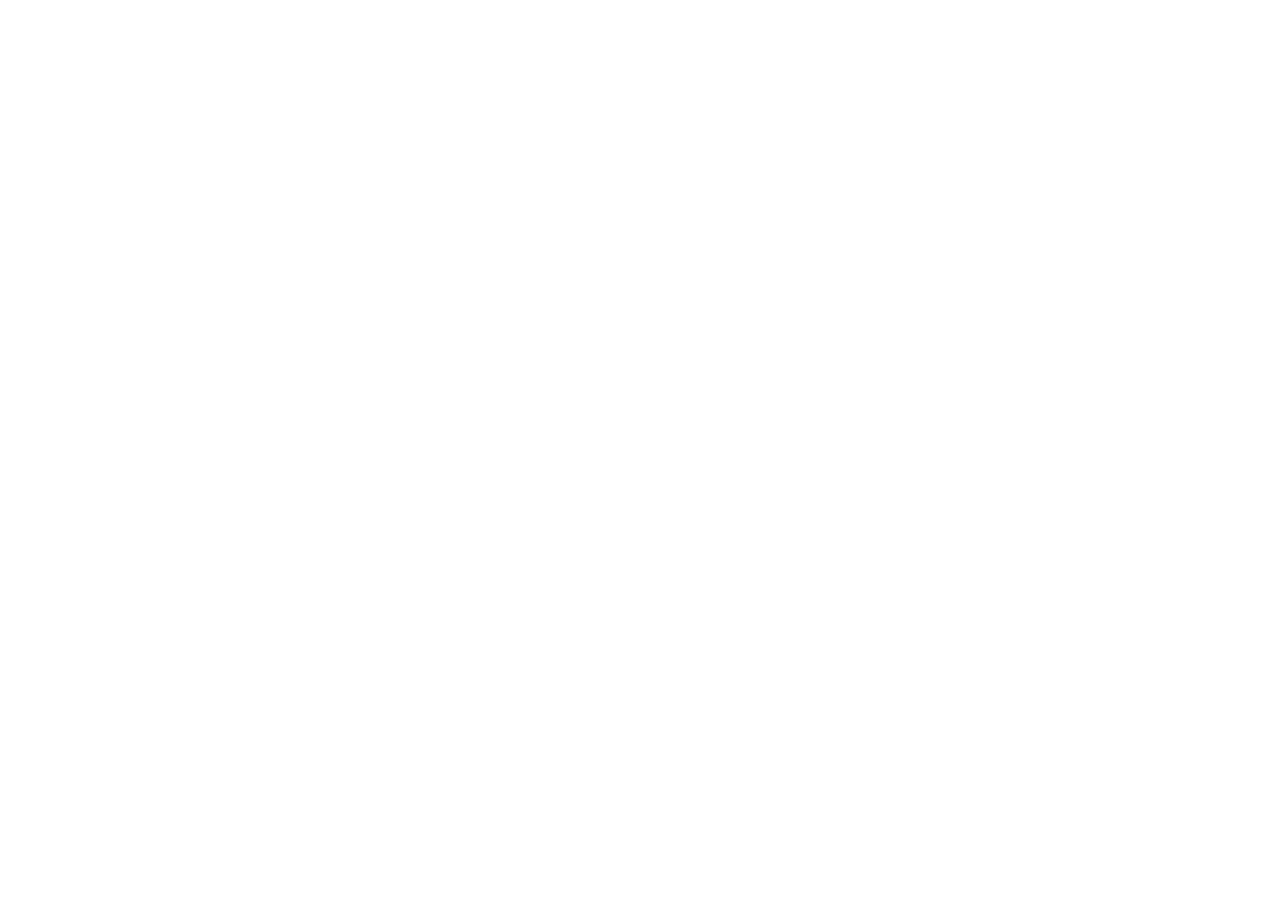
==== index.html @ edc48380 "init project" ====
<!DOCTYPE html>
<html lang="en">

<head>
    <meta charset="UTF-8">
    <meta http-equiv="X-UA-Compatible" content="IE=edge">
    <meta name="viewport" content="width=device-width, initial-scale=1.0">
    <title>Document</title>
</head>

<body>

</body>

</html>
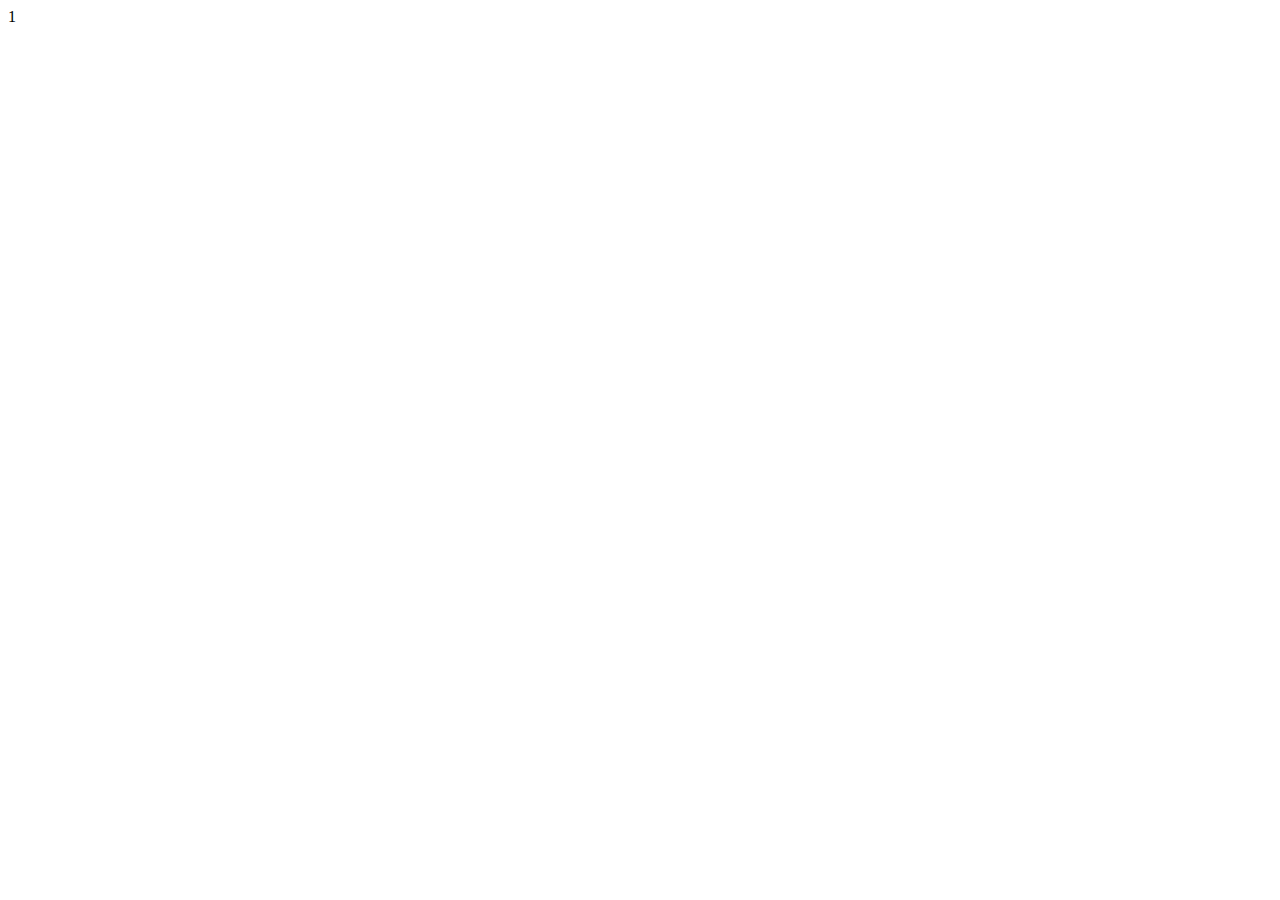
==== commit b16d6cfd: "完成了登录和注册功能的开发" ====
--- a/index.html
+++ b/index.html
@@ -9,7 +9,7 @@
 </head>
 
 <body>
-
+    1
 </body>
 
 </html>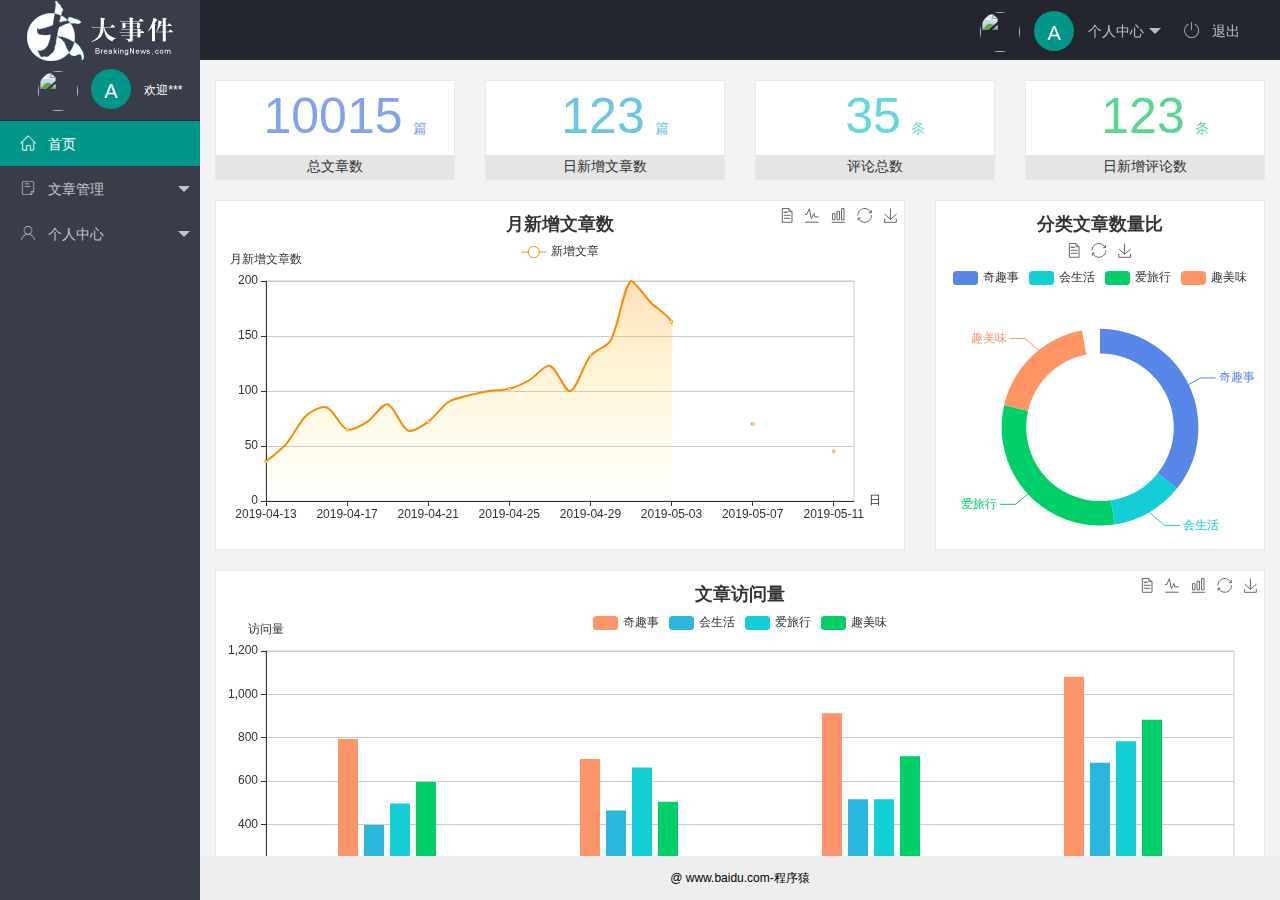
==== commit ad40c831: "完成了主页功能的开发" ====
--- a/index.html
+++ b/index.html
@@ -5,11 +5,111 @@
     <meta charset="UTF-8">
     <meta http-equiv="X-UA-Compatible" content="IE=edge">
     <meta name="viewport" content="width=device-width, initial-scale=1.0">
-    <title>Document</title>
+    <title>后台主页</title>
+    <!-- 导入layui的样式表 -->
+    <link rel="stylesheet" href="/assets/lib/layui/css/layui.css">
+    <!-- 导入自己的样式表 -->
+    <link rel="stylesheet" href="/assets/css/index.css">
+    <!-- 字体图标 -->
+    <link rel="stylesheet" href="./assets/fonts/iconfont.css">
 </head>
 
 <body>
-    1
+    <div class="layui-layout layui-layout-admin">
+        <div class="layui-header">
+            <div class="layui-logo layui-hide-xs layui-bg-black">
+                <img src="/assets/images/logo.png" alt="">
+            </div>
+            <!-- 头部区域（可配合layui 已有的水平导航） -->
+            <ul class="layui-nav layui-layout-right">
+                <li class="layui-nav-item layui-hide layui-show-md-inline-block">
+                    <a href="javascript:;">
+                        <img src="" class="layui-nav-img">
+                        <span class="text-avatar"> A</span>
+                        个人中心
+                    </a>
+                    <dl class="layui-nav-child">
+                        <dd><a href="">基本资料</a></dd>
+                        <dd><a href="">更换头像</a></dd>
+                        <dd><a href="">重置密码</a></dd>
+                    </dl>
+                </li>
+                <li class="layui-nav-item" lay-header-event="menuRight" lay-unselect>
+                    <a href="javascript:;" id="btnLogout">
+                        <span class="iconfont">&#xe865;</span> 退出
+                    </a>
+                </li>
+            </ul>
+        </div>
+
+        <div class="layui-side layui-bg-black">
+            <div class="layui-side-scroll">
+                <div class="userinfo">
+                    <img src="" class="layui-nav-img">
+                    <span class="text-avatar"> A</span>
+                    <span id="welcome"> 欢迎***</span>
+                </div>
+                <!-- 左侧导航区域（可配合layui已有的垂直导航） -->
+                <ul class="layui-nav layui-nav-tree" lay-shrink="all">
+                    <li class="layui-nav-item layui-this"><a href="/home/dashboard.html" target="fm">
+                            <span class="iconfont">&#xe6a9;</span>
+                            首页
+                        </a></li>
+                    <li class="layui-nav-item">
+                        <a class="" href="javascript:;" target="">
+                            <span class="iconfont">&#xe615;</span>
+                            文章管理
+                        </a>
+                        <dl class="layui-nav-child">
+                            <dd><a href="javascript:;">
+                                    <i class="layui-icon">&#xe610;</i>
+                                    文章类别</a></dd>
+                            <dd><a href="javascript:;">
+                                    <i class="layui-icon">&#xe610;</i>
+                                    文章列表</a></dd>
+                            <dd><a href="javascript:;">
+                                    <i class="layui-icon">&#xe610;</i>
+                                    发布文章</a></dd>
+                        </dl>
+                    </li>
+                    <li class="layui-nav-item">
+                        <a href="javascript:;">
+                            <span class="iconfont">&#xe614;</span>
+                            个人中心</a>
+                        <dl class="layui-nav-child">
+                            <dd><a href="javascript:;">
+                                    <i class="layui-icon">&#xe610;</i>
+                                    基本资料</a></dd>
+                            <dd><a href="javascript:;">
+                                    <i class="layui-icon">&#xe610;</i>
+                                    更换头像</a></dd>
+                            <dd><a href="javascript:;">
+                                    <i class="layui-icon">&#xe610;</i>
+                                    重置密码</a></dd>
+                        </dl>
+                    </li>
+
+                </ul>
+            </div>
+        </div>
+
+        <div class="layui-body">
+            <iframe name="fm" src="/home/dashboard.html" frameborder="0"></iframe>
+        </div>
+
+        <div class="layui-footer">
+            <!-- 底部固定区域 -->
+            @ www.baidu.com-程序猿
+        </div>
+    </div>
+    <!-- 导入layui的JS文件 -->
+    <script src="/assets/lib/layui/layui.all.js"></script>
+    <!-- 导入jQuery的JS文件 -->
+    <script src="/assets/lib/jquery.js"></script>
+    <!-- 导入自己封装的baseAPI的JS文件 -->
+    <script src="/assets/js/baseAPI.js"></script>
+    <!-- 导入自己的JS文件 -->
+    <script src="/assets/js/index.js"></script>
 </body>
 
 </html>--- a/assets/lib/layui/css/layui.css
+++ b/assets/lib/layui/css/layui.css
@@ -0,0 +1,2 @@
+/** layui-v2.5.5 MIT License By https://www.layui.com */
+ .layui-inline,img{display:inline-block;vertical-align:middle}h1,h2,h3,h4,h5,h6{font-weight:400}.layui-edge,.layui-header,.layui-inline,.layui-main{position:relative}.layui-body,.layui-edge,.layui-elip{overflow:hidden}.layui-btn,.layui-edge,.layui-inline,img{vertical-align:middle}.layui-btn,.layui-disabled,.layui-icon,.layui-unselect{-moz-user-select:none;-webkit-user-select:none;-ms-user-select:none}.layui-elip,.layui-form-checkbox span,.layui-form-pane .layui-form-label{text-overflow:ellipsis;white-space:nowrap}.layui-breadcrumb,.layui-tree-btnGroup{visibility:hidden}blockquote,body,button,dd,div,dl,dt,form,h1,h2,h3,h4,h5,h6,input,li,ol,p,pre,td,textarea,th,ul{margin:0;padding:0;-webkit-tap-highlight-color:rgba(0,0,0,0)}a:active,a:hover{outline:0}img{border:none}li{list-style:none}table{border-collapse:collapse;border-spacing:0}h4,h5,h6{font-size:100%}button,input,optgroup,option,select,textarea{font-family:inherit;font-size:inherit;font-style:inherit;font-weight:inherit;outline:0}pre{white-space:pre-wrap;white-space:-moz-pre-wrap;white-space:-pre-wrap;white-space:-o-pre-wrap;word-wrap:break-word}body{line-height:24px;font:14px Helvetica Neue,Helvetica,PingFang SC,Tahoma,Arial,sans-serif}hr{height:1px;margin:10px 0;border:0;clear:both}a{color:#333;text-decoration:none}a:hover{color:#777}a cite{font-style:normal;*cursor:pointer}.layui-border-box,.layui-border-box *{box-sizing:border-box}.layui-box,.layui-box *{box-sizing:content-box}.layui-clear{clear:both;*zoom:1}.layui-clear:after{content:'\20';clear:both;*zoom:1;display:block;height:0}.layui-inline{*display:inline;*zoom:1}.layui-edge{display:inline-block;width:0;height:0;border-width:6px;border-style:dashed;border-color:transparent}.layui-edge-top{top:-4px;border-bottom-color:#999;border-bottom-style:solid}.layui-edge-right{border-left-color:#999;border-left-style:solid}.layui-edge-bottom{top:2px;border-top-color:#999;border-top-style:solid}.layui-edge-left{border-right-color:#999;border-right-style:solid}.layui-disabled,.layui-disabled:hover{color:#d2d2d2!important;cursor:not-allowed!important}.layui-circle{border-radius:100%}.layui-show{display:block!important}.layui-hide{display:none!important}@font-face{font-family:layui-icon;src:url(../font/iconfont.eot?v=250);src:url(../font/iconfont.eot?v=250#iefix) format('embedded-opentype'),url(../font/iconfont.woff2?v=250) format('woff2'),url(../font/iconfont.woff?v=250) format('woff'),url(../font/iconfont.ttf?v=250) format('truetype'),url(../font/iconfont.svg?v=250#layui-icon) format('svg')}.layui-icon{font-family:layui-icon!important;font-size:16px;font-style:normal;-webkit-font-smoothing:antialiased;-moz-osx-font-smoothing:grayscale}.layui-icon-reply-fill:before{content:"\e611"}.layui-icon-set-fill:before{content:"\e614"}.layui-icon-menu-fill:before{content:"\e60f"}.layui-icon-search:before{content:"\e615"}.layui-icon-share:before{content:"\e641"}.layui-icon-set-sm:before{content:"\e620"}.layui-icon-engine:before{content:"\e628"}.layui-icon-close:before{content:"\1006"}.layui-icon-close-fill:before{content:"\1007"}.layui-icon-chart-screen:before{content:"\e629"}.layui-icon-star:before{content:"\e600"}.layui-icon-circle-dot:before{content:"\e617"}.layui-icon-chat:before{content:"\e606"}.layui-icon-release:before{content:"\e609"}.layui-icon-list:before{content:"\e60a"}.layui-icon-chart:before{content:"\e62c"}.layui-icon-ok-circle:before{content:"\1005"}.layui-icon-layim-theme:before{content:"\e61b"}.layui-icon-table:before{content:"\e62d"}.layui-icon-right:before{content:"\e602"}.layui-icon-left:before{content:"\e603"}.layui-icon-cart-simple:before{content:"\e698"}.layui-icon-face-cry:before{content:"\e69c"}.layui-icon-face-smile:before{content:"\e6af"}.layui-icon-survey:before{content:"\e6b2"}.layui-icon-tree:before{content:"\e62e"}.layui-icon-upload-circle:before{content:"\e62f"}.layui-icon-add-circle:before{content:"\e61f"}.layui-icon-download-circle:before{content:"\e601"}.layui-icon-templeate-1:before{content:"\e630"}.layui-icon-util:before{content:"\e631"}.layui-icon-face-surprised:before{content:"\e664"}.layui-icon-edit:before{content:"\e642"}.layui-icon-speaker:before{content:"\e645"}.layui-icon-down:before{content:"\e61a"}.layui-icon-file:before{content:"\e621"}.layui-icon-layouts:before{content:"\e632"}.layui-icon-rate-half:before{content:"\e6c9"}.layui-icon-add-circle-fine:before{content:"\e608"}.layui-icon-prev-circle:before{content:"\e633"}.layui-icon-read:before{content:"\e705"}.layui-icon-404:before{content:"\e61c"}.layui-icon-carousel:before{content:"\e634"}.layui-icon-help:before{content:"\e607"}.layui-icon-code-circle:before{content:"\e635"}.layui-icon-water:before{content:"\e636"}.layui-icon-username:before{content:"\e66f"}.layui-icon-find-fill:before{content:"\e670"}.layui-icon-about:before{content:"\e60b"}.layui-icon-location:before{content:"\e715"}.layui-icon-up:before{content:"\e619"}.layui-icon-pause:before{content:"\e651"}.layui-icon-date:before{content:"\e637"}.layui-icon-layim-uploadfile:before{content:"\e61d"}.layui-icon-delete:before{content:"\e640"}.layui-icon-play:before{content:"\e652"}.layui-icon-top:before{content:"\e604"}.layui-icon-friends:before{content:"\e612"}.layui-icon-refresh-3:before{content:"\e9aa"}.layui-icon-ok:before{content:"\e605"}.layui-icon-layer:before{content:"\e638"}.layui-icon-face-smile-fine:before{content:"\e60c"}.layui-icon-dollar:before{content:"\e659"}.layui-icon-group:before{content:"\e613"}.layui-icon-layim-download:before{content:"\e61e"}.layui-icon-picture-fine:before{content:"\e60d"}.layui-icon-link:before{content:"\e64c"}.layui-icon-diamond:before{content:"\e735"}.layui-icon-log:before{content:"\e60e"}.layui-icon-rate-solid:before{content:"\e67a"}.layui-icon-fonts-del:before{content:"\e64f"}.layui-icon-unlink:before{content:"\e64d"}.layui-icon-fonts-clear:before{content:"\e639"}.layui-icon-triangle-r:before{content:"\e623"}.layui-icon-circle:before{content:"\e63f"}.layui-icon-radio:before{content:"\e643"}.layui-icon-align-center:before{content:"\e647"}.layui-icon-align-right:before{content:"\e648"}.layui-icon-align-left:before{content:"\e649"}.layui-icon-loading-1:before{content:"\e63e"}.layui-icon-return:before{content:"\e65c"}.layui-icon-fonts-strong:before{content:"\e62b"}.layui-icon-upload:before{content:"\e67c"}.layui-icon-dialogue:before{content:"\e63a"}.layui-icon-video:before{content:"\e6ed"}.layui-icon-headset:before{content:"\e6fc"}.layui-icon-cellphone-fine:before{content:"\e63b"}.layui-icon-add-1:before{content:"\e654"}.layui-icon-face-smile-b:before{content:"\e650"}.layui-icon-fonts-html:before{content:"\e64b"}.layui-icon-form:before{content:"\e63c"}.layui-icon-cart:before{content:"\e657"}.layui-icon-camera-fill:before{content:"\e65d"}.layui-icon-tabs:before{content:"\e62a"}.layui-icon-fonts-code:before{content:"\e64e"}.layui-icon-fire:before{content:"\e756"}.layui-icon-set:before{content:"\e716"}.layui-icon-fonts-u:before{content:"\e646"}.layui-icon-triangle-d:before{content:"\e625"}.layui-icon-tips:before{content:"\e702"}.layui-icon-picture:before{content:"\e64a"}.layui-icon-more-vertical:before{content:"\e671"}.layui-icon-flag:before{content:"\e66c"}.layui-icon-loading:before{content:"\e63d"}.layui-icon-fonts-i:before{content:"\e644"}.layui-icon-refresh-1:before{content:"\e666"}.layui-icon-rmb:before{content:"\e65e"}.layui-icon-home:before{content:"\e68e"}.layui-icon-user:before{content:"\e770"}.layui-icon-notice:before{content:"\e667"}.layui-icon-login-weibo:before{content:"\e675"}.layui-icon-voice:before{content:"\e688"}.layui-icon-upload-drag:before{content:"\e681"}.layui-icon-login-qq:before{content:"\e676"}.layui-icon-snowflake:before{content:"\e6b1"}.layui-icon-file-b:before{content:"\e655"}.layui-icon-template:before{content:"\e663"}.layui-icon-auz:before{content:"\e672"}.layui-icon-console:before{content:"\e665"}.layui-icon-app:before{content:"\e653"}.layui-icon-prev:before{content:"\e65a"}.layui-icon-website:before{content:"\e7ae"}.layui-icon-next:before{content:"\e65b"}.layui-icon-component:before{content:"\e857"}.layui-icon-more:before{content:"\e65f"}.layui-icon-login-wechat:before{content:"\e677"}.layui-icon-shrink-right:before{content:"\e668"}.layui-icon-spread-left:before{content:"\e66b"}.layui-icon-camera:before{content:"\e660"}.layui-icon-note:before{content:"\e66e"}.layui-icon-refresh:before{content:"\e669"}.layui-icon-female:before{content:"\e661"}.layui-icon-male:before{content:"\e662"}.layui-icon-password:before{content:"\e673"}.layui-icon-senior:before{content:"\e674"}.layui-icon-theme:before{content:"\e66a"}.layui-icon-tread:before{content:"\e6c5"}.layui-icon-praise:before{content:"\e6c6"}.layui-icon-star-fill:before{content:"\e658"}.layui-icon-rate:before{content:"\e67b"}.layui-icon-template-1:before{content:"\e656"}.layui-icon-vercode:before{content:"\e679"}.layui-icon-cellphone:before{content:"\e678"}.layui-icon-screen-full:before{content:"\e622"}.layui-icon-screen-restore:before{content:"\e758"}.layui-icon-cols:before{content:"\e610"}.layui-icon-export:before{content:"\e67d"}.layui-icon-print:before{content:"\e66d"}.layui-icon-slider:before{content:"\e714"}.layui-icon-addition:before{content:"\e624"}.layui-icon-subtraction:before{content:"\e67e"}.layui-icon-service:before{content:"\e626"}.layui-icon-transfer:before{content:"\e691"}.layui-main{width:1140px;margin:0 auto}.layui-header{z-index:1000;height:60px}.layui-header a:hover{transition:all .5s;-webkit-transition:all .5s}.layui-side{position:fixed;left:0;top:0;bottom:0;z-index:999;width:200px;overflow-x:hidden}.layui-side-scroll{position:relative;width:220px;height:100%;overflow-x:hidden}.layui-body{position:absolute;left:200px;right:0;top:0;bottom:0;z-index:998;width:auto;overflow-y:auto;box-sizing:border-box}.layui-layout-body{overflow:hidden}.layui-layout-admin .layui-header{background-color:#23262E}.layui-layout-admin .layui-side{top:60px;width:200px;overflow-x:hidden}.layui-layout-admin .layui-body{position:fixed;top:60px;bottom:44px}.layui-layout-admin .layui-main{width:auto;margin:0 15px}.layui-layout-admin .layui-footer{position:fixed;left:200px;right:0;bottom:0;height:44px;line-height:44px;padding:0 15px;background-color:#eee}.layui-layout-admin .layui-logo{position:absolute;left:0;top:0;width:200px;height:100%;line-height:60px;text-align:center;color:#009688;font-size:16px}.layui-layout-admin .layui-header .layui-nav{background:0 0}.layui-layout-left{position:absolute!important;left:200px;top:0}.layui-layout-right{position:absolute!important;right:0;top:0}.layui-container{position:relative;margin:0 auto;padding:0 15px;box-sizing:border-box}.layui-fluid{position:relative;margin:0 auto;padding:0 15px}.layui-row:after,.layui-row:before{content:'';display:block;clear:both}.layui-col-lg1,.layui-col-lg10,.layui-col-lg11,.layui-col-lg12,.layui-col-lg2,.layui-col-lg3,.layui-col-lg4,.layui-col-lg5,.layui-col-lg6,.layui-col-lg7,.layui-col-lg8,.layui-col-lg9,.layui-col-md1,.layui-col-md10,.layui-col-md11,.layui-col-md12,.layui-col-md2,.layui-col-md3,.layui-col-md4,.layui-col-md5,.layui-col-md6,.layui-col-md7,.layui-col-md8,.layui-col-md9,.layui-col-sm1,.layui-col-sm10,.layui-col-sm11,.layui-col-sm12,.layui-col-sm2,.layui-col-sm3,.layui-col-sm4,.layui-col-sm5,.layui-col-sm6,.layui-col-sm7,.layui-col-sm8,.layui-col-sm9,.layui-col-xs1,.layui-col-xs10,.layui-col-xs11,.layui-col-xs12,.layui-col-xs2,.layui-col-xs3,.layui-col-xs4,.layui-col-xs5,.layui-col-xs6,.layui-col-xs7,.layui-col-xs8,.layui-col-xs9{position:relative;display:block;box-sizing:border-box}.layui-col-xs1,.layui-col-xs10,.layui-col-xs11,.layui-col-xs12,.layui-col-xs2,.layui-col-xs3,.layui-col-xs4,.layui-col-xs5,.layui-col-xs6,.layui-col-xs7,.layui-col-xs8,.layui-col-xs9{float:left}.layui-col-xs1{width:8.33333333%}.layui-col-xs2{width:16.66666667%}.layui-col-xs3{width:25%}.layui-col-xs4{width:33.33333333%}.layui-col-xs5{width:41.66666667%}.layui-col-xs6{width:50%}.layui-col-xs7{width:58.33333333%}.layui-col-xs8{width:66.66666667%}.layui-col-xs9{width:75%}.layui-col-xs10{width:83.33333333%}.layui-col-xs11{width:91.66666667%}.layui-col-xs12{width:100%}.layui-col-xs-offset1{margin-left:8.33333333%}.layui-col-xs-offset2{margin-left:16.66666667%}.layui-col-xs-offset3{margin-left:25%}.layui-col-xs-offset4{margin-left:33.33333333%}.layui-col-xs-offset5{margin-left:41.66666667%}.layui-col-xs-offset6{margin-left:50%}.layui-col-xs-offset7{margin-left:58.33333333%}.layui-col-xs-offset8{margin-left:66.66666667%}.layui-col-xs-offset9{margin-left:75%}.layui-col-xs-offset10{margin-left:83.33333333%}.layui-col-xs-offset11{margin-left:91.66666667%}.layui-col-xs-offset12{margin-left:100%}@media screen and (max-width:768px){.layui-hide-xs{display:none!important}.layui-show-xs-block{display:block!important}.layui-show-xs-inline{display:inline!important}.layui-show-xs-inline-block{display:inline-block!important}}@media screen and (min-width:768px){.layui-container{width:750px}.layui-hide-sm{display:none!important}.layui-show-sm-block{display:block!important}.layui-show-sm-inline{display:inline!important}.layui-show-sm-inline-block{display:inline-block!important}.layui-col-sm1,.layui-col-sm10,.layui-col-sm11,.layui-col-sm12,.layui-col-sm2,.layui-col-sm3,.layui-col-sm4,.layui-col-sm5,.layui-col-sm6,.layui-col-sm7,.layui-col-sm8,.layui-col-sm9{float:left}.layui-col-sm1{width:8.33333333%}.layui-col-sm2{width:16.66666667%}.layui-col-sm3{width:25%}.layui-col-sm4{width:33.33333333%}.layui-col-sm5{width:41.66666667%}.layui-col-sm6{width:50%}.layui-col-sm7{width:58.33333333%}.layui-col-sm8{width:66.66666667%}.layui-col-sm9{width:75%}.layui-col-sm10{width:83.33333333%}.layui-col-sm11{width:91.66666667%}.layui-col-sm12{width:100%}.layui-col-sm-offset1{margin-left:8.33333333%}.layui-col-sm-offset2{margin-left:16.66666667%}.layui-col-sm-offset3{margin-left:25%}.layui-col-sm-offset4{margin-left:33.33333333%}.layui-col-sm-offset5{margin-left:41.66666667%}.layui-col-sm-offset6{margin-left:50%}.layui-col-sm-offset7{margin-left:58.33333333%}.layui-col-sm-offset8{margin-left:66.66666667%}.layui-col-sm-offset9{margin-left:75%}.layui-col-sm-offset10{margin-left:83.33333333%}.layui-col-sm-offset11{margin-left:91.66666667%}.layui-col-sm-offset12{margin-left:100%}}@media screen and (min-width:992px){.layui-container{width:970px}.layui-hide-md{display:none!important}.layui-show-md-block{display:block!important}.layui-show-md-inline{display:inline!important}.layui-show-md-inline-block{display:inline-block!important}.layui-col-md1,.layui-col-md10,.layui-col-md11,.layui-col-md12,.layui-col-md2,.layui-col-md3,.layui-col-md4,.layui-col-md5,.layui-col-md6,.layui-col-md7,.layui-col-md8,.layui-col-md9{float:left}.layui-col-md1{width:8.33333333%}.layui-col-md2{width:16.66666667%}.layui-col-md3{width:25%}.layui-col-md4{width:33.33333333%}.layui-col-md5{width:41.66666667%}.layui-col-md6{width:50%}.layui-col-md7{width:58.33333333%}.layui-col-md8{width:66.66666667%}.layui-col-md9{width:75%}.layui-col-md10{width:83.33333333%}.layui-col-md11{width:91.66666667%}.layui-col-md12{width:100%}.layui-col-md-offset1{margin-left:8.33333333%}.layui-col-md-offset2{margin-left:16.66666667%}.layui-col-md-offset3{margin-left:25%}.layui-col-md-offset4{margin-left:33.33333333%}.layui-col-md-offset5{margin-left:41.66666667%}.layui-col-md-offset6{margin-left:50%}.layui-col-md-offset7{margin-left:58.33333333%}.layui-col-md-offset8{margin-left:66.66666667%}.layui-col-md-offset9{margin-left:75%}.layui-col-md-offset10{margin-left:83.33333333%}.layui-col-md-offset11{margin-left:91.66666667%}.layui-col-md-offset12{margin-left:100%}}@media screen and (min-width:1200px){.layui-container{width:1170px}.layui-hide-lg{display:none!important}.layui-show-lg-block{display:block!important}.layui-show-lg-inline{display:inline!important}.layui-show-lg-inline-block{display:inline-block!important}.layui-col-lg1,.layui-col-lg10,.layui-col-lg11,.layui-col-lg12,.layui-col-lg2,.layui-col-lg3,.layui-col-lg4,.layui-col-lg5,.layui-col-lg6,.layui-col-lg7,.layui-col-lg8,.layui-col-lg9{float:left}.layui-col-lg1{width:8.33333333%}.layui-col-lg2{width:16.66666667%}.layui-col-lg3{width:25%}.layui-col-lg4{width:33.33333333%}.layui-col-lg5{width:41.66666667%}.layui-col-lg6{width:50%}.layui-col-lg7{width:58.33333333%}.layui-col-lg8{width:66.66666667%}.layui-col-lg9{width:75%}.layui-col-lg10{width:83.33333333%}.layui-col-lg11{width:91.66666667%}.layui-col-lg12{width:100%}.layui-col-lg-offset1{margin-left:8.33333333%}.layui-col-lg-offset2{margin-left:16.66666667%}.layui-col-lg-offset3{margin-left:25%}.layui-col-lg-offset4{margin-left:33.33333333%}.layui-col-lg-offset5{margin-left:41.66666667%}.layui-col-lg-offset6{margin-left:50%}.layui-col-lg-offset7{margin-left:58.33333333%}.layui-col-lg-offset8{margin-left:66.66666667%}.layui-col-lg-offset9{margin-left:75%}.layui-col-lg-offset10{margin-left:83.33333333%}.layui-col-lg-offset11{margin-left:91.66666667%}.layui-col-lg-offset12{margin-left:100%}}.layui-col-space1{margin:-.5px}.layui-col-space1>*{padding:.5px}.layui-col-space3{margin:-1.5px}.layui-col-space3>*{padding:1.5px}.layui-col-space5{margin:-2.5px}.layui-col-space5>*{padding:2.5px}.layui-col-space8{margin:-3.5px}.layui-col-space8>*{padding:3.5px}.layui-col-space10{margin:-5px}.layui-col-space10>*{padding:5px}.layui-col-space12{margin:-6px}.layui-col-space12>*{padding:6px}.layui-col-space15{margin:-7.5px}.layui-col-space15>*{padding:7.5px}.layui-col-space18{margin:-9px}.layui-col-space18>*{padding:9px}.layui-col-space20{margin:-10px}.layui-col-space20>*{padding:10px}.layui-col-space22{margin:-11px}.layui-col-space22>*{padding:11px}.layui-col-space25{margin:-12.5px}.layui-col-space25>*{padding:12.5px}.layui-col-space30{margin:-15px}.layui-col-space30>*{padding:15px}.layui-btn,.layui-input,.layui-select,.layui-textarea,.layui-upload-button{outline:0;-webkit-appearance:none;transition:all .3s;-webkit-transition:all .3s;box-sizing:border-box}.layui-elem-quote{margin-bottom:10px;padding:15px;line-height:22px;border-left:5px solid #009688;border-radius:0 2px 2px 0;background-color:#f2f2f2}.layui-quote-nm{border-style:solid;border-width:1px 1px 1px 5px;background:0 0}.layui-elem-field{margin-bottom:10px;padding:0;border-width:1px;border-style:solid}.layui-elem-field legend{margin-left:20px;padding:0 10px;font-size:20px;font-weight:300}.layui-field-title{margin:10px 0 20px;border-width:1px 0 0}.layui-field-box{padding:10px 15px}.layui-field-title .layui-field-box{padding:10px 0}.layui-progress{position:relative;height:6px;border-radius:20px;background-color:#e2e2e2}.layui-progress-bar{position:absolute;left:0;top:0;width:0;max-width:100%;height:6px;border-radius:20px;text-align:right;background-color:#5FB878;transition:all .3s;-webkit-transition:all .3s}.layui-progress-big,.layui-progress-big .layui-progress-bar{height:18px;line-height:18px}.layui-progress-text{position:relative;top:-20px;line-height:18px;font-size:12px;color:#666}.layui-progress-big .layui-progress-text{position:static;padding:0 10px;color:#fff}.layui-collapse{border-width:1px;border-style:solid;border-radius:2px}.layui-colla-content,.layui-colla-item{border-top-width:1px;border-top-style:solid}.layui-colla-item:first-child{border-top:none}.layui-colla-title{position:relative;height:42px;line-height:42px;padding:0 15px 0 35px;color:#333;background-color:#f2f2f2;cursor:pointer;font-size:14px;overflow:hidden}.layui-colla-content{display:none;padding:10px 15px;line-height:22px;color:#666}.layui-colla-icon{position:absolute;left:15px;top:0;font-size:14px}.layui-card{margin-bottom:15px;border-radius:2px;background-color:#fff;box-shadow:0 1px 2px 0 rgba(0,0,0,.05)}.layui-card:last-child{margin-bottom:0}.layui-card-header{position:relative;height:42px;line-height:42px;padding:0 15px;border-bottom:1px solid #f6f6f6;color:#333;border-radius:2px 2px 0 0;font-size:14px}.layui-bg-black,.layui-bg-blue,.layui-bg-cyan,.layui-bg-green,.layui-bg-orange,.layui-bg-red{color:#fff!important}.layui-card-body{position:relative;padding:10px 15px;line-height:24px}.layui-card-body[pad15]{padding:15px}.layui-card-body[pad20]{padding:20px}.layui-card-body .layui-table{margin:5px 0}.layui-card .layui-tab{margin:0}.layui-panel-window{position:relative;padding:15px;border-radius:0;border-top:5px solid #E6E6E6;background-color:#fff}.layui-auxiliar-moving{position:fixed;left:0;right:0;top:0;bottom:0;width:100%;height:100%;background:0 0;z-index:9999999999}.layui-form-label,.layui-form-mid,.layui-form-select,.layui-input-block,.layui-input-inline,.layui-textarea{position:relative}.layui-bg-red{background-color:#FF5722!important}.layui-bg-orange{background-color:#FFB800!important}.layui-bg-green{background-color:#009688!important}.layui-bg-cyan{background-color:#2F4056!important}.layui-bg-blue{background-color:#1E9FFF!important}.layui-bg-black{background-color:#393D49!important}.layui-bg-gray{background-color:#eee!important;color:#666!important}.layui-badge-rim,.layui-colla-content,.layui-colla-item,.layui-collapse,.layui-elem-field,.layui-form-pane .layui-form-item[pane],.layui-form-pane .layui-form-label,.layui-input,.layui-layedit,.layui-layedit-tool,.layui-quote-nm,.layui-select,.layui-tab-bar,.layui-tab-card,.layui-tab-title,.layui-tab-title .layui-this:after,.layui-textarea{border-color:#e6e6e6}.layui-timeline-item:before,hr{background-color:#e6e6e6}.layui-text{line-height:22px;font-size:14px;color:#666}.layui-text h1,.layui-text h2,.layui-text h3{font-weight:500;color:#333}.layui-text h1{font-size:30px}.layui-text h2{font-size:24px}.layui-text h3{font-size:18px}.layui-text a:not(.layui-btn){color:#01AAED}.layui-text a:not(.layui-btn):hover{text-decoration:underline}.layui-text ul{padding:5px 0 5px 15px}.layui-text ul li{margin-top:5px;list-style-type:disc}.layui-text em,.layui-word-aux{color:#999!important;padding:0 5px!important}.layui-btn{display:inline-block;height:38px;line-height:38px;padding:0 18px;background-color:#009688;color:#fff;white-space:nowrap;text-align:center;font-size:14px;border:none;border-radius:2px;cursor:pointer}.layui-btn:hover{opacity:.8;filter:alpha(opacity=80);color:#fff}.layui-btn:active{opacity:1;filter:alpha(opacity=100)}.layui-btn+.layui-btn{margin-left:10px}.layui-btn-container{font-size:0}.layui-btn-container .layui-btn{margin-right:10px;margin-bottom:10px}.layui-btn-container .layui-btn+.layui-btn{margin-left:0}.layui-table .layui-btn-container .layui-btn{margin-bottom:9px}.layui-btn-radius{border-radius:100px}.layui-btn .layui-icon{margin-right:3px;font-size:18px;vertical-align:bottom;vertical-align:middle\9}.layui-btn-primary{border:1px solid #C9C9C9;background-color:#fff;color:#555}.layui-btn-primary:hover{border-color:#009688;color:#333}.layui-btn-normal{background-color:#1E9FFF}.layui-btn-warm{background-color:#FFB800}.layui-btn-danger{background-color:#FF5722}.layui-btn-checked{background-color:#5FB878}.layui-btn-disabled,.layui-btn-disabled:active,.layui-btn-disabled:hover{border:1px solid #e6e6e6;background-color:#FBFBFB;color:#C9C9C9;cursor:not-allowed;opacity:1}.layui-btn-lg{height:44px;line-height:44px;padding:0 25px;font-size:16px}.layui-btn-sm{height:30px;line-height:30px;padding:0 10px;font-size:12px}.layui-btn-sm i{font-size:16px!important}.layui-btn-xs{height:22px;line-height:22px;padding:0 5px;font-size:12px}.layui-btn-xs i{font-size:14px!important}.layui-btn-group{display:inline-block;vertical-align:middle;font-size:0}.layui-btn-group .layui-btn{margin-left:0!important;margin-right:0!important;border-left:1px solid rgba(255,255,255,.5);border-radius:0}.layui-btn-group .layui-btn-primary{border-left:none}.layui-btn-group .layui-btn-primary:hover{border-color:#C9C9C9;color:#009688}.layui-btn-group .layui-btn:first-child{border-left:none;border-radius:2px 0 0 2px}.layui-btn-group .layui-btn-primary:first-child{border-left:1px solid #c9c9c9}.layui-btn-group .layui-btn:last-child{border-radius:0 2px 2px 0}.layui-btn-group .layui-btn+.layui-btn{margin-left:0}.layui-btn-group+.layui-btn-group{margin-left:10px}.layui-btn-fluid{width:100%}.layui-input,.layui-select,.layui-textarea{height:38px;line-height:1.3;line-height:38px\9;border-width:1px;border-style:solid;background-color:#fff;border-radius:2px}.layui-input::-webkit-input-placeholder,.layui-select::-webkit-input-placeholder,.layui-textarea::-webkit-input-placeholder{line-height:1.3}.layui-input,.layui-textarea{display:block;width:100%;padding-left:10px}.layui-input:hover,.layui-textarea:hover{border-color:#D2D2D2!important}.layui-input:focus,.layui-textarea:focus{border-color:#C9C9C9!important}.layui-textarea{min-height:100px;height:auto;line-height:20px;padding:6px 10px;resize:vertical}.layui-select{padding:0 10px}.layui-form input[type=checkbox],.layui-form input[type=radio],.layui-form select{display:none}.layui-form [lay-ignore]{display:initial}.layui-form-item{margin-bottom:15px;clear:both;*zoom:1}.layui-form-item:after{content:'\20';clear:both;*zoom:1;display:block;height:0}.layui-form-label{float:left;display:block;padding:9px 15px;width:80px;font-weight:400;line-height:20px;text-align:right}.layui-form-label-col{display:block;float:none;padding:9px 0;line-height:20px;text-align:left}.layui-form-item .layui-inline{margin-bottom:5px;margin-right:10px}.layui-input-block{margin-left:110px;min-height:36px}.layui-input-inline{display:inline-block;vertical-align:middle}.layui-form-item .layui-input-inline{float:left;width:190px;margin-right:10px}.layui-form-text .layui-input-inline{width:auto}.layui-form-mid{float:left;display:block;padding:9px 0!important;line-height:20px;margin-right:10px}.layui-form-danger+.layui-form-select .layui-input,.layui-form-danger:focus{border-color:#FF5722!important}.layui-form-select .layui-input{padding-right:30px;cursor:pointer}.layui-form-select .layui-edge{position:absolute;right:10px;top:50%;margin-top:-3px;cursor:pointer;border-width:6px;border-top-color:#c2c2c2;border-top-style:solid;transition:all .3s;-webkit-transition:all .3s}.layui-form-select dl{display:none;position:absolute;left:0;top:42px;padding:5px 0;z-index:899;min-width:100%;border:1px solid #d2d2d2;max-height:300px;overflow-y:auto;background-color:#fff;border-radius:2px;box-shadow:0 2px 4px rgba(0,0,0,.12);box-sizing:border-box}.layui-form-select dl dd,.layui-form-select dl dt{padding:0 10px;line-height:36px;white-space:nowrap;overflow:hidden;text-overflow:ellipsis}.layui-form-select dl dt{font-size:12px;color:#999}.layui-form-select dl dd{cursor:pointer}.layui-form-select dl dd:hover{background-color:#f2f2f2;-webkit-transition:.5s all;transition:.5s all}.layui-form-select .layui-select-group dd{padding-left:20px}.layui-form-select dl dd.layui-select-tips{padding-left:10px!important;color:#999}.layui-form-select dl dd.layui-this{background-color:#5FB878;color:#fff}.layui-form-checkbox,.layui-form-select dl dd.layui-disabled{background-color:#fff}.layui-form-selected dl{display:block}.layui-form-checkbox,.layui-form-checkbox *,.layui-form-switch{display:inline-block;vertical-align:middle}.layui-form-selected .layui-edge{margin-top:-9px;-webkit-transform:rotate(180deg);transform:rotate(180deg);margin-top:-3px\9}:root .layui-form-selected .layui-edge{margin-top:-9px\0/IE9}.layui-form-selectup dl{top:auto;bottom:42px}.layui-select-none{margin:5px 0;text-align:center;color:#999}.layui-select-disabled .layui-disabled{border-color:#eee!important}.layui-select-disabled .layui-edge{border-top-color:#d2d2d2}.layui-form-checkbox{position:relative;height:30px;line-height:30px;margin-right:10px;padding-right:30px;cursor:pointer;font-size:0;-webkit-transition:.1s linear;transition:.1s linear;box-sizing:border-box}.layui-form-checkbox span{padding:0 10px;height:100%;font-size:14px;border-radius:2px 0 0 2px;background-color:#d2d2d2;color:#fff;overflow:hidden}.layui-form-checkbox:hover span{background-color:#c2c2c2}.layui-form-checkbox i{position:absolute;right:0;top:0;width:30px;height:28px;border:1px solid #d2d2d2;border-left:none;border-radius:0 2px 2px 0;color:#fff;font-size:20px;text-align:center}.layui-form-checkbox:hover i{border-color:#c2c2c2;color:#c2c2c2}.layui-form-checked,.layui-form-checked:hover{border-color:#5FB878}.layui-form-checked span,.layui-form-checked:hover span{background-color:#5FB878}.layui-form-checked i,.layui-form-checked:hover i{color:#5FB878}.layui-form-item .layui-form-checkbox{margin-top:4px}.layui-form-checkbox[lay-skin=primary]{height:auto!important;line-height:normal!important;min-width:18px;min-height:18px;border:none!important;margin-right:0;padding-left:28px;padding-right:0;background:0 0}.layui-form-checkbox[lay-skin=primary] span{padding-left:0;padding-right:15px;line-height:18px;background:0 0;color:#666}.layui-form-checkbox[lay-skin=primary] i{right:auto;left:0;width:16px;height:16px;line-height:16px;border:1px solid #d2d2d2;font-size:12px;border-radius:2px;background-color:#fff;-webkit-transition:.1s linear;transition:.1s linear}.layui-form-checkbox[lay-skin=primary]:hover i{border-color:#5FB878;color:#fff}.layui-form-checked[lay-skin=primary] i{border-color:#5FB878!important;background-color:#5FB878;color:#fff}.layui-checkbox-disbaled[lay-skin=primary] span{background:0 0!important;color:#c2c2c2}.layui-checkbox-disbaled[lay-skin=primary]:hover i{border-color:#d2d2d2}.layui-form-item .layui-form-checkbox[lay-skin=primary]{margin-top:10px}.layui-form-switch{position:relative;height:22px;line-height:22px;min-width:35px;padding:0 5px;margin-top:8px;border:1px solid #d2d2d2;border-radius:20px;cursor:pointer;background-color:#fff;-webkit-transition:.1s linear;transition:.1s linear}.layui-form-switch i{position:absolute;left:5px;top:3px;width:16px;height:16px;border-radius:20px;background-color:#d2d2d2;-webkit-transition:.1s linear;transition:.1s linear}.layui-form-switch em{position:relative;top:0;width:25px;margin-left:21px;padding:0!important;text-align:center!important;color:#999!important;font-style:normal!important;font-size:12px}.layui-form-onswitch{border-color:#5FB878;background-color:#5FB878}.layui-checkbox-disbaled,.layui-checkbox-disbaled i{border-color:#e2e2e2!important}.layui-form-onswitch i{left:100%;margin-left:-21px;background-color:#fff}.layui-form-onswitch em{margin-left:5px;margin-right:21px;color:#fff!important}.layui-checkbox-disbaled span{background-color:#e2e2e2!important}.layui-checkbox-disbaled:hover i{color:#fff!important}[lay-radio]{display:none}.layui-form-radio,.layui-form-radio *{display:inline-block;vertical-align:middle}.layui-form-radio{line-height:28px;margin:6px 10px 0 0;padding-right:10px;cursor:pointer;font-size:0}.layui-form-radio *{font-size:14px}.layui-form-radio>i{margin-right:8px;font-size:22px;color:#c2c2c2}.layui-form-radio>i:hover,.layui-form-radioed>i{color:#5FB878}.layui-radio-disbaled>i{color:#e2e2e2!important}.layui-form-pane .layui-form-label{width:110px;padding:8px 15px;height:38px;line-height:20px;border-width:1px;border-style:solid;border-radius:2px 0 0 2px;text-align:center;background-color:#FBFBFB;overflow:hidden;box-sizing:border-box}.layui-form-pane .layui-input-inline{margin-left:-1px}.layui-form-pane .layui-input-block{margin-left:110px;left:-1px}.layui-form-pane .layui-input{border-radius:0 2px 2px 0}.layui-form-pane .layui-form-text .layui-form-label{float:none;width:100%;border-radius:2px;box-sizing:border-box;text-align:left}.layui-form-pane .layui-form-text .layui-input-inline{display:block;margin:0;top:-1px;clear:both}.layui-form-pane .layui-form-text .layui-input-block{margin:0;left:0;top:-1px}.layui-form-pane .layui-form-text .layui-textarea{min-height:100px;border-radius:0 0 2px 2px}.layui-form-pane .layui-form-checkbox{margin:4px 0 4px 10px}.layui-form-pane .layui-form-radio,.layui-form-pane .layui-form-switch{margin-top:6px;margin-left:10px}.layui-form-pane .layui-form-item[pane]{position:relative;border-width:1px;border-style:solid}.layui-form-pane .layui-form-item[pane] .layui-form-label{position:absolute;left:0;top:0;height:100%;border-width:0 1px 0 0}.layui-form-pane .layui-form-item[pane] .layui-input-inline{margin-left:110px}@media screen and (max-width:450px){.layui-form-item .layui-form-label{text-overflow:ellipsis;overflow:hidden;white-space:nowrap}.layui-form-item .layui-inline{display:block;margin-right:0;margin-bottom:20px;clear:both}.layui-form-item .layui-inline:after{content:'\20';clear:both;display:block;height:0}.layui-form-item .layui-input-inline{display:block;float:none;left:-3px;width:auto;margin:0 0 10px 112px}.layui-form-item .layui-input-inline+.layui-form-mid{margin-left:110px;top:-5px;padding:0}.layui-form-item .layui-form-checkbox{margin-right:5px;margin-bottom:5px}}.layui-layedit{border-width:1px;border-style:solid;border-radius:2px}.layui-layedit-tool{padding:3px 5px;border-bottom-width:1px;border-bottom-style:solid;font-size:0}.layedit-tool-fixed{position:fixed;top:0;border-top:1px solid #e2e2e2}.layui-layedit-tool .layedit-tool-mid,.layui-layedit-tool .layui-icon{display:inline-block;vertical-align:middle;text-align:center;font-size:14px}.layui-layedit-tool .layui-icon{position:relative;width:32px;height:30px;line-height:30px;margin:3px 5px;color:#777;cursor:pointer;border-radius:2px}.layui-layedit-tool .layui-icon:hover{color:#393D49}.layui-layedit-tool .layui-icon:active{color:#000}.layui-layedit-tool .layedit-tool-active{background-color:#e2e2e2;color:#000}.layui-layedit-tool .layui-disabled,.layui-layedit-tool .layui-disabled:hover{color:#d2d2d2;cursor:not-allowed}.layui-layedit-tool .layedit-tool-mid{width:1px;height:18px;margin:0 10px;background-color:#d2d2d2}.layedit-tool-html{width:50px!important;font-size:30px!important}.layedit-tool-b,.layedit-tool-code,.layedit-tool-help{font-size:16px!important}.layedit-tool-d,.layedit-tool-face,.layedit-tool-image,.layedit-tool-unlink{font-size:18px!important}.layedit-tool-image input{position:absolute;font-size:0;left:0;top:0;width:100%;height:100%;opacity:.01;filter:Alpha(opacity=1);cursor:pointer}.layui-layedit-iframe iframe{display:block;width:100%}#LAY_layedit_code{overflow:hidden}.layui-laypage{display:inline-block;*display:inline;*zoom:1;vertical-align:middle;margin:10px 0;font-size:0}.layui-laypage>a:first-child,.layui-laypage>a:first-child em{border-radius:2px 0 0 2px}.layui-laypage>a:last-child,.layui-laypage>a:last-child em{border-radius:0 2px 2px 0}.layui-laypage>:first-child{margin-left:0!important}.layui-laypage>:last-child{margin-right:0!important}.layui-laypage a,.layui-laypage button,.layui-laypage input,.layui-laypage select,.layui-laypage span{border:1px solid #e2e2e2}.layui-laypage a,.layui-laypage span{display:inline-block;*display:inline;*zoom:1;vertical-align:middle;padding:0 15px;height:28px;line-height:28px;margin:0 -1px 5px 0;background-color:#fff;color:#333;font-size:12px}.layui-flow-more a *,.layui-laypage input,.layui-table-view select[lay-ignore]{display:inline-block}.layui-laypage a:hover{color:#009688}.layui-laypage em{font-style:normal}.layui-laypage .layui-laypage-spr{color:#999;font-weight:700}.layui-laypage a{text-decoration:none}.layui-laypage .layui-laypage-curr{position:relative}.layui-laypage .layui-laypage-curr em{position:relative;color:#fff}.layui-laypage .layui-laypage-curr .layui-laypage-em{position:absolute;left:-1px;top:-1px;padding:1px;width:100%;height:100%;background-color:#009688}.layui-laypage-em{border-radius:2px}.layui-laypage-next em,.layui-laypage-prev em{font-family:Sim sun;font-size:16px}.layui-laypage .layui-laypage-count,.layui-laypage .layui-laypage-limits,.layui-laypage .layui-laypage-refresh,.layui-laypage .layui-laypage-skip{margin-left:10px;margin-right:10px;padding:0;border:none}.layui-laypage .layui-laypage-limits,.layui-laypage .layui-laypage-refresh{vertical-align:top}.layui-laypage .layui-laypage-refresh i{font-size:18px;cursor:pointer}.layui-laypage select{height:22px;padding:3px;border-radius:2px;cursor:pointer}.layui-laypage .layui-laypage-skip{height:30px;line-height:30px;color:#999}.layui-laypage button,.layui-laypage input{height:30px;line-height:30px;border-radius:2px;vertical-align:top;background-color:#fff;box-sizing:border-box}.layui-laypage input{width:40px;margin:0 10px;padding:0 3px;text-align:center}.layui-laypage input:focus,.layui-laypage select:focus{border-color:#009688!important}.layui-laypage button{margin-left:10px;padding:0 10px;cursor:pointer}.layui-table,.layui-table-view{margin:10px 0}.layui-flow-more{margin:10px 0;text-align:center;color:#999;font-size:14px}.layui-flow-more a{height:32px;line-height:32px}.layui-flow-more a *{vertical-align:top}.layui-flow-more a cite{padding:0 20px;border-radius:3px;background-color:#eee;color:#333;font-style:normal}.layui-flow-more a cite:hover{opacity:.8}.layui-flow-more a i{font-size:30px;color:#737383}.layui-table{width:100%;background-color:#fff;color:#666}.layui-table tr{transition:all .3s;-webkit-transition:all .3s}.layui-table th{text-align:left;font-weight:400}.layui-table tbody tr:hover,.layui-table thead tr,.layui-table-click,.layui-table-header,.layui-table-hover,.layui-table-mend,.layui-table-patch,.layui-table-tool,.layui-table-total,.layui-table-total tr,.layui-table[lay-even] tr:nth-child(even){background-color:#f2f2f2}.layui-table td,.layui-table th,.layui-table-col-set,.layui-table-fixed-r,.layui-table-grid-down,.layui-table-header,.layui-table-page,.layui-table-tips-main,.layui-table-tool,.layui-table-total,.layui-table-view,.layui-table[lay-skin=line],.layui-table[lay-skin=row]{border-width:1px;border-style:solid;border-color:#e6e6e6}.layui-table td,.layui-table th{position:relative;padding:9px 15px;min-height:20px;line-height:20px;font-size:14px}.layui-table[lay-skin=line] td,.layui-table[lay-skin=line] th{border-width:0 0 1px}.layui-table[lay-skin=row] td,.layui-table[lay-skin=row] th{border-width:0 1px 0 0}.layui-table[lay-skin=nob] td,.layui-table[lay-skin=nob] th{border:none}.layui-table img{max-width:100px}.layui-table[lay-size=lg] td,.layui-table[lay-size=lg] th{padding:15px 30px}.layui-table-view .layui-table[lay-size=lg] .layui-table-cell{height:40px;line-height:40px}.layui-table[lay-size=sm] td,.layui-table[lay-size=sm] th{font-size:12px;padding:5px 10px}.layui-table-view .layui-table[lay-size=sm] .layui-table-cell{height:20px;line-height:20px}.layui-table[lay-data]{display:none}.layui-table-box{position:relative;overflow:hidden}.layui-table-view .layui-table{position:relative;width:auto;margin:0}.layui-table-view .layui-table[lay-skin=line]{border-width:0 1px 0 0}.layui-table-view .layui-table[lay-skin=row]{border-width:0 0 1px}.layui-table-view .layui-table td,.layui-table-view .layui-table th{padding:5px 0;border-top:none;border-left:none}.layui-table-view .layui-table th.layui-unselect .layui-table-cell span{cursor:pointer}.layui-table-view .layui-table td{cursor:default}.layui-table-view .layui-table td[data-edit=text]{cursor:text}.layui-table-view .layui-form-checkbox[lay-skin=primary] i{width:18px;height:18px}.layui-table-view .layui-form-radio{line-height:0;padding:0}.layui-table-view .layui-form-radio>i{margin:0;font-size:20px}.layui-table-init{position:absolute;left:0;top:0;width:100%;height:100%;text-align:center;z-index:110}.layui-table-init .layui-icon{position:absolute;left:50%;top:50%;margin:-15px 0 0 -15px;font-size:30px;color:#c2c2c2}.layui-table-header{border-width:0 0 1px;overflow:hidden}.layui-table-header .layui-table{margin-bottom:-1px}.layui-table-tool .layui-inline[lay-event]{position:relative;width:26px;height:26px;padding:5px;line-height:16px;margin-right:10px;text-align:center;color:#333;border:1px solid #ccc;cursor:pointer;-webkit-transition:.5s all;transition:.5s all}.layui-table-tool .layui-inline[lay-event]:hover{border:1px solid #999}.layui-table-tool-temp{padding-right:120px}.layui-table-tool-self{position:absolute;right:17px;top:10px}.layui-table-tool .layui-table-tool-self .layui-inline[lay-event]{margin:0 0 0 10px}.layui-table-tool-panel{position:absolute;top:29px;left:-1px;padding:5px 0;min-width:150px;min-height:40px;border:1px solid #d2d2d2;text-align:left;overflow-y:auto;background-color:#fff;box-shadow:0 2px 4px rgba(0,0,0,.12)}.layui-table-cell,.layui-table-tool-panel li{overflow:hidden;text-overflow:ellipsis;white-space:nowrap}.layui-table-tool-panel li{padding:0 10px;line-height:30px;-webkit-transition:.5s all;transition:.5s all}.layui-table-tool-panel li .layui-form-checkbox[lay-skin=primary]{width:100%;padding-left:28px}.layui-table-tool-panel li:hover{background-color:#f2f2f2}.layui-table-tool-panel li .layui-form-checkbox[lay-skin=primary] i{position:absolute;left:0;top:0}.layui-table-tool-panel li .layui-form-checkbox[lay-skin=primary] span{padding:0}.layui-table-tool .layui-table-tool-self .layui-table-tool-panel{left:auto;right:-1px}.layui-table-col-set{position:absolute;right:0;top:0;width:20px;height:100%;border-width:0 0 0 1px;background-color:#fff}.layui-table-sort{width:10px;height:20px;margin-left:5px;cursor:pointer!important}.layui-table-sort .layui-edge{position:absolute;left:5px;border-width:5px}.layui-table-sort .layui-table-sort-asc{top:3px;border-top:none;border-bottom-style:solid;border-bottom-color:#b2b2b2}.layui-table-sort .layui-table-sort-asc:hover{border-bottom-color:#666}.layui-table-sort .layui-table-sort-desc{bottom:5px;border-bottom:none;border-top-style:solid;border-top-color:#b2b2b2}.layui-table-sort .layui-table-sort-desc:hover{border-top-color:#666}.layui-table-sort[lay-sort=asc] .layui-table-sort-asc{border-bottom-color:#000}.layui-table-sort[lay-sort=desc] .layui-table-sort-desc{border-top-color:#000}.layui-table-cell{height:28px;line-height:28px;padding:0 15px;position:relative;box-sizing:border-box}.layui-table-cell .layui-form-checkbox[lay-skin=primary]{top:-1px;padding:0}.layui-table-cell .layui-table-link{color:#01AAED}.laytable-cell-checkbox,.laytable-cell-numbers,.laytable-cell-radio,.laytable-cell-space{padding:0;text-align:center}.layui-table-body{position:relative;overflow:auto;margin-right:-1px;margin-bottom:-1px}.layui-table-body .layui-none{line-height:26px;padding:15px;text-align:center;color:#999}.layui-table-fixed{position:absolute;left:0;top:0;z-index:101}.layui-table-fixed .layui-table-body{overflow:hidden}.layui-table-fixed-l{box-shadow:0 -1px 8px rgba(0,0,0,.08)}.layui-table-fixed-r{left:auto;right:-1px;border-width:0 0 0 1px;box-shadow:-1px 0 8px rgba(0,0,0,.08)}.layui-table-fixed-r .layui-table-header{position:relative;overflow:visible}.layui-table-mend{position:absolute;right:-49px;top:0;height:100%;width:50px}.layui-table-tool{position:relative;z-index:890;width:100%;min-height:50px;line-height:30px;padding:10px 15px;border-width:0 0 1px}.layui-table-tool .layui-btn-container{margin-bottom:-10px}.layui-table-page,.layui-table-total{border-width:1px 0 0;margin-bottom:-1px;overflow:hidden}.layui-table-page{position:relative;width:100%;padding:7px 7px 0;height:41px;font-size:12px;white-space:nowrap}.layui-table-page>div{height:26px}.layui-table-page .layui-laypage{margin:0}.layui-table-page .layui-laypage a,.layui-table-page .layui-laypage span{height:26px;line-height:26px;margin-bottom:10px;border:none;background:0 0}.layui-table-page .layui-laypage a,.layui-table-page .layui-laypage span.layui-laypage-curr{padding:0 12px}.layui-table-page .layui-laypage span{margin-left:0;padding:0}.layui-table-page .layui-laypage .layui-laypage-prev{margin-left:-7px!important}.layui-table-page .layui-laypage .layui-laypage-curr .layui-laypage-em{left:0;top:0;padding:0}.layui-table-page .layui-laypage button,.layui-table-page .layui-laypage input{height:26px;line-height:26px}.layui-table-page .layui-laypage input{width:40px}.layui-table-page .layui-laypage button{padding:0 10px}.layui-table-page select{height:18px}.layui-table-patch .layui-table-cell{padding:0;width:30px}.layui-table-edit{position:absolute;left:0;top:0;width:100%;height:100%;padding:0 14px 1px;border-radius:0;box-shadow:1px 1px 20px rgba(0,0,0,.15)}.layui-table-edit:focus{border-color:#5FB878!important}select.layui-table-edit{padding:0 0 0 10px;border-color:#C9C9C9}.layui-table-view .layui-form-checkbox,.layui-table-view .layui-form-radio,.layui-table-view .layui-form-switch{top:0;margin:0;box-sizing:content-box}.layui-table-view .layui-form-checkbox{top:-1px;height:26px;line-height:26px}.layui-table-view .layui-form-checkbox i{height:26px}.layui-table-grid .layui-table-cell{overflow:visible}.layui-table-grid-down{position:absolute;top:0;right:0;width:26px;height:100%;padding:5px 0;border-width:0 0 0 1px;text-align:center;background-color:#fff;color:#999;cursor:pointer}.layui-table-grid-down .layui-icon{position:absolute;top:50%;left:50%;margin:-8px 0 0 -8px}.layui-table-grid-down:hover{background-color:#fbfbfb}body .layui-table-tips .layui-layer-content{background:0 0;padding:0;box-shadow:0 1px 6px rgba(0,0,0,.12)}.layui-table-tips-main{margin:-44px 0 0 -1px;max-height:150px;padding:8px 15px;font-size:14px;overflow-y:scroll;background-color:#fff;color:#666}.layui-table-tips-c{position:absolute;right:-3px;top:-13px;width:20px;height:20px;padding:3px;cursor:pointer;background-color:#666;border-radius:50%;color:#fff}.layui-table-tips-c:hover{background-color:#777}.layui-table-tips-c:before{position:relative;right:-2px}.layui-upload-file{display:none!important;opacity:.01;filter:Alpha(opacity=1)}.layui-upload-drag,.layui-upload-form,.layui-upload-wrap{display:inline-block}.layui-upload-list{margin:10px 0}.layui-upload-choose{padding:0 10px;color:#999}.layui-upload-drag{position:relative;padding:30px;border:1px dashed #e2e2e2;background-color:#fff;text-align:center;cursor:pointer;color:#999}.layui-upload-drag .layui-icon{font-size:50px;color:#009688}.layui-upload-drag[lay-over]{border-color:#009688}.layui-upload-iframe{position:absolute;width:0;height:0;border:0;visibility:hidden}.layui-upload-wrap{position:relative;vertical-align:middle}.layui-upload-wrap .layui-upload-file{display:block!important;position:absolute;left:0;top:0;z-index:10;font-size:100px;width:100%;height:100%;opacity:.01;filter:Alpha(opacity=1);cursor:pointer}.layui-transfer-active,.layui-transfer-box{display:inline-block;vertical-align:middle}.layui-transfer-box,.layui-transfer-header,.layui-transfer-search{border-width:0;border-style:solid;border-color:#e6e6e6}.layui-transfer-box{position:relative;border-width:1px;width:200px;height:360px;border-radius:2px;background-color:#fff}.layui-transfer-box .layui-form-checkbox{width:100%;margin:0!important}.layui-transfer-header{height:38px;line-height:38px;padding:0 10px;border-bottom-width:1px}.layui-transfer-search{position:relative;padding:10px;border-bottom-width:1px}.layui-transfer-search .layui-input{height:32px;padding-left:30px;font-size:12px}.layui-transfer-search .layui-icon-search{position:absolute;left:20px;top:50%;margin-top:-8px;color:#666}.layui-transfer-active{margin:0 15px}.layui-transfer-active .layui-btn{display:block;margin:0;padding:0 15px;background-color:#5FB878;border-color:#5FB878;color:#fff}.layui-transfer-active .layui-btn-disabled{background-color:#FBFBFB;border-color:#e6e6e6;color:#C9C9C9}.layui-transfer-active .layui-btn:first-child{margin-bottom:15px}.layui-transfer-active .layui-btn .layui-icon{margin:0;font-size:14px!important}.layui-transfer-data{padding:5px 0;overflow:auto}.layui-transfer-data li{height:32px;line-height:32px;padding:0 10px}.layui-transfer-data li:hover{background-color:#f2f2f2;transition:.5s all}.layui-transfer-data .layui-none{padding:15px 10px;text-align:center;color:#999}.layui-nav{position:relative;padding:0 20px;background-color:#393D49;color:#fff;border-radius:2px;font-size:0;box-sizing:border-box}.layui-nav *{font-size:14px}.layui-nav .layui-nav-item{position:relative;display:inline-block;*display:inline;*zoom:1;vertical-align:middle;line-height:60px}.layui-nav .layui-nav-item a{display:block;padding:0 20px;color:#fff;color:rgba(255,255,255,.7);transition:all .3s;-webkit-transition:all .3s}.layui-nav .layui-this:after,.layui-nav-bar,.layui-nav-tree .layui-nav-itemed:after{position:absolute;left:0;top:0;width:0;height:5px;background-color:#5FB878;transition:all .2s;-webkit-transition:all .2s}.layui-nav-bar{z-index:1000}.layui-nav .layui-nav-item a:hover,.layui-nav .layui-this a{color:#fff}.layui-nav .layui-this:after{content:'';top:auto;bottom:0;width:100%}.layui-nav-img{width:30px;height:30px;margin-right:10px;border-radius:50%}.layui-nav .layui-nav-more{content:'';width:0;height:0;border-style:solid dashed dashed;border-color:#fff transparent transparent;overflow:hidden;cursor:pointer;transition:all .2s;-webkit-transition:all .2s;position:absolute;top:50%;right:3px;margin-top:-3px;border-width:6px;border-top-color:rgba(255,255,255,.7)}.layui-nav .layui-nav-mored,.layui-nav-itemed>a .layui-nav-more{margin-top:-9px;border-style:dashed dashed solid;border-color:transparent transparent #fff}.layui-nav-child{display:none;position:absolute;left:0;top:65px;min-width:100%;line-height:36px;padding:5px 0;box-shadow:0 2px 4px rgba(0,0,0,.12);border:1px solid #d2d2d2;background-color:#fff;z-index:100;border-radius:2px;white-space:nowrap}.layui-nav .layui-nav-child a{color:#333}.layui-nav .layui-nav-child a:hover{background-color:#f2f2f2;color:#000}.layui-nav-child dd{position:relative}.layui-nav .layui-nav-child dd.layui-this a,.layui-nav-child dd.layui-this{background-color:#5FB878;color:#fff}.layui-nav-child dd.layui-this:after{display:none}.layui-nav-tree{width:200px;padding:0}.layui-nav-tree .layui-nav-item{display:block;width:100%;line-height:45px}.layui-nav-tree .layui-nav-item a{position:relative;height:45px;line-height:45px;text-overflow:ellipsis;overflow:hidden;white-space:nowrap}.layui-nav-tree .layui-nav-item a:hover{background-color:#4E5465}.layui-nav-tree .layui-nav-bar{width:5px;height:0;background-color:#009688}.layui-nav-tree .layui-nav-child dd.layui-this,.layui-nav-tree .layui-nav-child dd.layui-this a,.layui-nav-tree .layui-this,.layui-nav-tree .layui-this>a,.layui-nav-tree .layui-this>a:hover{background-color:#009688;color:#fff}.layui-nav-tree .layui-this:after{display:none}.layui-nav-itemed>a,.layui-nav-tree .layui-nav-title a,.layui-nav-tree .layui-nav-title a:hover{color:#fff!important}.layui-nav-tree .layui-nav-child{position:relative;z-index:0;top:0;border:none;box-shadow:none}.layui-nav-tree .layui-nav-child a{height:40px;line-height:40px;color:#fff;color:rgba(255,255,255,.7)}.layui-nav-tree .layui-nav-child,.layui-nav-tree .layui-nav-child a:hover{background:0 0;color:#fff}.layui-nav-tree .layui-nav-more{right:10px}.layui-nav-itemed>.layui-nav-child{display:block;padding:0;background-color:rgba(0,0,0,.3)!important}.layui-nav-itemed>.layui-nav-child>.layui-this>.layui-nav-child{display:block}.layui-nav-side{position:fixed;top:0;bottom:0;left:0;overflow-x:hidden;z-index:999}.layui-bg-blue .layui-nav-bar,.layui-bg-blue .layui-nav-itemed:after,.layui-bg-blue .layui-this:after{background-color:#93D1FF}.layui-bg-blue .layui-nav-child dd.layui-this{background-color:#1E9FFF}.layui-bg-blue .layui-nav-itemed>a,.layui-nav-tree.layui-bg-blue .layui-nav-title a,.layui-nav-tree.layui-bg-blue .layui-nav-title a:hover{background-color:#007DDB!important}.layui-breadcrumb{font-size:0}.layui-breadcrumb>*{font-size:14px}.layui-breadcrumb a{color:#999!important}.layui-breadcrumb a:hover{color:#5FB878!important}.layui-breadcrumb a cite{color:#666;font-style:normal}.layui-breadcrumb span[lay-separator]{margin:0 10px;color:#999}.layui-tab{margin:10px 0;text-align:left!important}.layui-tab[overflow]>.layui-tab-title{overflow:hidden}.layui-tab-title{position:relative;left:0;height:40px;white-space:nowrap;font-size:0;border-bottom-width:1px;border-bottom-style:solid;transition:all .2s;-webkit-transition:all .2s}.layui-tab-title li{display:inline-block;*display:inline;*zoom:1;vertical-align:middle;font-size:14px;transition:all .2s;-webkit-transition:all .2s;position:relative;line-height:40px;min-width:65px;padding:0 15px;text-align:center;cursor:pointer}.layui-tab-title li a{display:block}.layui-tab-title .layui-this{color:#000}.layui-tab-title .layui-this:after{position:absolute;left:0;top:0;content:'';width:100%;height:41px;border-width:1px;border-style:solid;border-bottom-color:#fff;border-radius:2px 2px 0 0;box-sizing:border-box;pointer-events:none}.layui-tab-bar{position:absolute;right:0;top:0;z-index:10;width:30px;height:39px;line-height:39px;border-width:1px;border-style:solid;border-radius:2px;text-align:center;background-color:#fff;cursor:pointer}.layui-tab-bar .layui-icon{position:relative;display:inline-block;top:3px;transition:all .3s;-webkit-transition:all .3s}.layui-tab-item{display:none}.layui-tab-more{padding-right:30px;height:auto!important;white-space:normal!important}.layui-tab-more li.layui-this:after{border-bottom-color:#e2e2e2;border-radius:2px}.layui-tab-more .layui-tab-bar .layui-icon{top:-2px;top:3px\9;-webkit-transform:rotate(180deg);transform:rotate(180deg)}:root .layui-tab-more .layui-tab-bar .layui-icon{top:-2px\0/IE9}.layui-tab-content{padding:10px}.layui-tab-title li .layui-tab-close{position:relative;display:inline-block;width:18px;height:18px;line-height:20px;margin-left:8px;top:1px;text-align:center;font-size:14px;color:#c2c2c2;transition:all .2s;-webkit-transition:all .2s}.layui-tab-title li .layui-tab-close:hover{border-radius:2px;background-color:#FF5722;color:#fff}.layui-tab-brief>.layui-tab-title .layui-this{color:#009688}.layui-tab-brief>.layui-tab-more li.layui-this:after,.layui-tab-brief>.layui-tab-title .layui-this:after{border:none;border-radius:0;border-bottom:2px solid #5FB878}.layui-tab-brief[overflow]>.layui-tab-title .layui-this:after{top:-1px}.layui-tab-card{border-width:1px;border-style:solid;border-radius:2px;box-shadow:0 2px 5px 0 rgba(0,0,0,.1)}.layui-tab-card>.layui-tab-title{background-color:#f2f2f2}.layui-tab-card>.layui-tab-title li{margin-right:-1px;margin-left:-1px}.layui-tab-card>.layui-tab-title .layui-this{background-color:#fff}.layui-tab-card>.layui-tab-title .layui-this:after{border-top:none;border-width:1px;border-bottom-color:#fff}.layui-tab-card>.layui-tab-title .layui-tab-bar{height:40px;line-height:40px;border-radius:0;border-top:none;border-right:none}.layui-tab-card>.layui-tab-more .layui-this{background:0 0;color:#5FB878}.layui-tab-card>.layui-tab-more .layui-this:after{border:none}.layui-timeline{padding-left:5px}.layui-timeline-item{position:relative;padding-bottom:20px}.layui-timeline-axis{position:absolute;left:-5px;top:0;z-index:10;width:20px;height:20px;line-height:20px;background-color:#fff;color:#5FB878;border-radius:50%;text-align:center;cursor:pointer}.layui-timeline-axis:hover{color:#FF5722}.layui-timeline-item:before{content:'';position:absolute;left:5px;top:0;z-index:0;width:1px;height:100%}.layui-timeline-item:last-child:before{display:none}.layui-timeline-item:first-child:before{display:block}.layui-timeline-content{padding-left:25px}.layui-timeline-title{position:relative;margin-bottom:10px}.layui-badge,.layui-badge-dot,.layui-badge-rim{position:relative;display:inline-block;padding:0 6px;font-size:12px;text-align:center;background-color:#FF5722;color:#fff;border-radius:2px}.layui-badge{height:18px;line-height:18px}.layui-badge-dot{width:8px;height:8px;padding:0;border-radius:50%}.layui-badge-rim{height:18px;line-height:18px;border-width:1px;border-style:solid;background-color:#fff;color:#666}.layui-btn .layui-badge,.layui-btn .layui-badge-dot{margin-left:5px}.layui-nav .layui-badge,.layui-nav .layui-badge-dot{position:absolute;top:50%;margin:-8px 6px 0}.layui-tab-title .layui-badge,.layui-tab-title .layui-badge-dot{left:5px;top:-2px}.layui-carousel{position:relative;left:0;top:0;background-color:#f8f8f8}.layui-carousel>[carousel-item]{position:relative;width:100%;height:100%;overflow:hidden}.layui-carousel>[carousel-item]:before{position:absolute;content:'\e63d';left:50%;top:50%;width:100px;line-height:20px;margin:-10px 0 0 -50px;text-align:center;color:#c2c2c2;font-family:layui-icon!important;font-size:30px;font-style:normal;-webkit-font-smoothing:antialiased;-moz-osx-font-smoothing:grayscale}.layui-carousel>[carousel-item]>*{display:none;position:absolute;left:0;top:0;width:100%;height:100%;background-color:#f8f8f8;transition-duration:.3s;-webkit-transition-duration:.3s}.layui-carousel-updown>*{-webkit-transition:.3s ease-in-out up;transition:.3s ease-in-out up}.layui-carousel-arrow{display:none\9;opacity:0;position:absolute;left:10px;top:50%;margin-top:-18px;width:36px;height:36px;line-height:36px;text-align:center;font-size:20px;border:0;border-radius:50%;background-color:rgba(0,0,0,.2);color:#fff;-webkit-transition-duration:.3s;transition-duration:.3s;cursor:pointer}.layui-carousel-arrow[lay-type=add]{left:auto!important;right:10px}.layui-carousel:hover .layui-carousel-arrow[lay-type=add],.layui-carousel[lay-arrow=always] .layui-carousel-arrow[lay-type=add]{right:20px}.layui-carousel[lay-arrow=always] .layui-carousel-arrow{opacity:1;left:20px}.layui-carousel[lay-arrow=none] .layui-carousel-arrow{display:none}.layui-carousel-arrow:hover,.layui-carousel-ind ul:hover{background-color:rgba(0,0,0,.35)}.layui-carousel:hover .layui-carousel-arrow{display:block\9;opacity:1;left:20px}.layui-carousel-ind{position:relative;top:-35px;width:100%;line-height:0!important;text-align:center;font-size:0}.layui-carousel[lay-indicator=outside]{margin-bottom:30px}.layui-carousel[lay-indicator=outside] .layui-carousel-ind{top:10px}.layui-carousel[lay-indicator=outside] .layui-carousel-ind ul{background-color:rgba(0,0,0,.5)}.layui-carousel[lay-indicator=none] .layui-carousel-ind{display:none}.layui-carousel-ind ul{display:inline-block;padding:5px;background-color:rgba(0,0,0,.2);border-radius:10px;-webkit-transition-duration:.3s;transition-duration:.3s}.layui-carousel-ind li{display:inline-block;width:10px;height:10px;margin:0 3px;font-size:14px;background-color:#e2e2e2;background-color:rgba(255,255,255,.5);border-radius:50%;cursor:pointer;-webkit-transition-duration:.3s;transition-duration:.3s}.layui-carousel-ind li:hover{background-color:rgba(255,255,255,.7)}.layui-carousel-ind li.layui-this{background-color:#fff}.layui-carousel>[carousel-item]>.layui-carousel-next,.layui-carousel>[carousel-item]>.layui-carousel-prev,.layui-carousel>[carousel-item]>.layui-this{display:block}.layui-carousel>[carousel-item]>.layui-this{left:0}.layui-carousel>[carousel-item]>.layui-carousel-prev{left:-100%}.layui-carousel>[carousel-item]>.layui-carousel-next{left:100%}.layui-carousel>[carousel-item]>.layui-carousel-next.layui-carousel-left,.layui-carousel>[carousel-item]>.layui-carousel-prev.layui-carousel-right{left:0}.layui-carousel>[carousel-item]>.layui-this.layui-carousel-left{left:-100%}.layui-carousel>[carousel-item]>.layui-this.layui-carousel-right{left:100%}.layui-carousel[lay-anim=updown] .layui-carousel-arrow{left:50%!important;top:20px;margin:0 0 0 -18px}.layui-carousel[lay-anim=updown]>[carousel-item]>*,.layui-carousel[lay-anim=fade]>[carousel-item]>*{left:0!important}.layui-carousel[lay-anim=updown] .layui-carousel-arrow[lay-type=add]{top:auto!important;bottom:20px}.layui-carousel[lay-anim=updown] .layui-carousel-ind{position:absolute;top:50%;right:20px;width:auto;height:auto}.layui-carousel[lay-anim=updown] .layui-carousel-ind ul{padding:3px 5px}.layui-carousel[lay-anim=updown] .layui-carousel-ind li{display:block;margin:6px 0}.layui-carousel[lay-anim=updown]>[carousel-item]>.layui-this{top:0}.layui-carousel[lay-anim=updown]>[carousel-item]>.layui-carousel-prev{top:-100%}.layui-carousel[lay-anim=updown]>[carousel-item]>.layui-carousel-next{top:100%}.layui-carousel[lay-anim=updown]>[carousel-item]>.layui-carousel-next.layui-carousel-left,.layui-carousel[lay-anim=updown]>[carousel-item]>.layui-carousel-prev.layui-carousel-right{top:0}.layui-carousel[lay-anim=updown]>[carousel-item]>.layui-this.layui-carousel-left{top:-100%}.layui-carousel[lay-anim=updown]>[carousel-item]>.layui-this.layui-carousel-right{top:100%}.layui-carousel[lay-anim=fade]>[carousel-item]>.layui-carousel-next,.layui-carousel[lay-anim=fade]>[carousel-item]>.layui-carousel-prev{opacity:0}.layui-carousel[lay-anim=fade]>[carousel-item]>.layui-carousel-next.layui-carousel-left,.layui-carousel[lay-anim=fade]>[carousel-item]>.layui-carousel-prev.layui-carousel-right{opacity:1}.layui-carousel[lay-anim=fade]>[carousel-item]>.layui-this.layui-carousel-left,.layui-carousel[lay-anim=fade]>[carousel-item]>.layui-this.layui-carousel-right{opacity:0}.layui-fixbar{position:fixed;right:15px;bottom:15px;z-index:999999}.layui-fixbar li{width:50px;height:50px;line-height:50px;margin-bottom:1px;text-align:center;cursor:pointer;font-size:30px;background-color:#9F9F9F;color:#fff;border-radius:2px;opacity:.95}.layui-fixbar li:hover{opacity:.85}.layui-fixbar li:active{opacity:1}.layui-fixbar .layui-fixbar-top{display:none;font-size:40px}body .layui-util-face{border:none;background:0 0}body .layui-util-face .layui-layer-content{padding:0;background-color:#fff;color:#666;box-shadow:none}.layui-util-face .layui-layer-TipsG{display:none}.layui-util-face ul{position:relative;width:372px;padding:10px;border:1px solid #D9D9D9;background-color:#fff;box-shadow:0 0 20px rgba(0,0,0,.2)}.layui-util-face ul li{cursor:pointer;float:left;border:1px solid #e8e8e8;height:22px;width:26px;overflow:hidden;margin:-1px 0 0 -1px;padding:4px 2px;text-align:center}.layui-util-face ul li:hover{position:relative;z-index:2;border:1px solid #eb7350;background:#fff9ec}.layui-code{position:relative;margin:10px 0;padding:15px;line-height:20px;border:1px solid #ddd;border-left-width:6px;background-color:#F2F2F2;color:#333;font-family:Courier New;font-size:12px}.layui-rate,.layui-rate *{display:inline-block;vertical-align:middle}.layui-rate{padding:10px 5px 10px 0;font-size:0}.layui-rate li i.layui-icon{font-size:20px;color:#FFB800;margin-right:5px;transition:all .3s;-webkit-transition:all .3s}.layui-rate li i:hover{cursor:pointer;transform:scale(1.12);-webkit-transform:scale(1.12)}.layui-rate[readonly] li i:hover{cursor:default;transform:scale(1)}.layui-colorpicker{width:26px;height:26px;border:1px solid #e6e6e6;padding:5px;border-radius:2px;line-height:24px;display:inline-block;cursor:pointer;transition:all .3s;-webkit-transition:all .3s}.layui-colorpicker:hover{border-color:#d2d2d2}.layui-colorpicker.layui-colorpicker-lg{width:34px;height:34px;line-height:32px}.layui-colorpicker.layui-colorpicker-sm{width:24px;height:24px;line-height:22px}.layui-colorpicker.layui-colorpicker-xs{width:22px;height:22px;line-height:20px}.layui-colorpicker-trigger-bgcolor{display:block;background:url([data-uri]);border-radius:2px}.layui-colorpicker-trigger-span{display:block;height:100%;box-sizing:border-box;border:1px solid rgba(0,0,0,.15);border-radius:2px;text-align:center}.layui-colorpicker-trigger-i{display:inline-block;color:#FFF;font-size:12px}.layui-colorpicker-trigger-i.layui-icon-close{color:#999}.layui-colorpicker-main{position:absolute;z-index:66666666;width:280px;padding:7px;background:#FFF;border:1px solid #d2d2d2;border-radius:2px;box-shadow:0 2px 4px rgba(0,0,0,.12)}.layui-colorpicker-main-wrapper{height:180px;position:relative}.layui-colorpicker-basis{width:260px;height:100%;position:relative}.layui-colorpicker-basis-white{width:100%;height:100%;position:absolute;top:0;left:0;background:linear-gradient(90deg,#FFF,hsla(0,0%,100%,0))}.layui-colorpicker-basis-black{width:100%;height:100%;position:absolute;top:0;left:0;background:linear-gradient(0deg,#000,transparent)}.layui-colorpicker-basis-cursor{width:10px;height:10px;border:1px solid #FFF;border-radius:50%;position:absolute;top:-3px;right:-3px;cursor:pointer}.layui-colorpicker-side{position:absolute;top:0;right:0;width:12px;height:100%;background:linear-gradient(red,#FF0,#0F0,#0FF,#00F,#F0F,red)}.layui-colorpicker-side-slider{width:100%;height:5px;box-shadow:0 0 1px #888;box-sizing:border-box;background:#FFF;border-radius:1px;border:1px solid #f0f0f0;cursor:pointer;position:absolute;left:0}.layui-colorpicker-main-alpha{display:none;height:12px;margin-top:7px;background:url([data-uri])}.layui-colorpicker-alpha-bgcolor{height:100%;position:relative}.layui-colorpicker-alpha-slider{width:5px;height:100%;box-shadow:0 0 1px #888;box-sizing:border-box;background:#FFF;border-radius:1px;border:1px solid #f0f0f0;cursor:pointer;position:absolute;top:0}.layui-colorpicker-main-pre{padding-top:7px;font-size:0}.layui-colorpicker-pre{width:20px;height:20px;border-radius:2px;display:inline-block;margin-left:6px;margin-bottom:7px;cursor:pointer}.layui-colorpicker-pre:nth-child(11n+1){margin-left:0}.layui-colorpicker-pre-isalpha{background:url([data-uri])}.layui-colorpicker-pre.layui-this{box-shadow:0 0 3px 2px rgba(0,0,0,.15)}.layui-colorpicker-pre>div{height:100%;border-radius:2px}.layui-colorpicker-main-input{text-align:right;padding-top:7px}.layui-colorpicker-main-input .layui-btn-container .layui-btn{margin:0 0 0 10px}.layui-colorpicker-main-input div.layui-inline{float:left;margin-right:10px;font-size:14px}.layui-colorpicker-main-input input.layui-input{width:150px;height:30px;color:#666}.layui-slider{height:4px;background:#e2e2e2;border-radius:3px;position:relative;cursor:pointer}.layui-slider-bar{border-radius:3px;position:absolute;height:100%}.layui-slider-step{position:absolute;top:0;width:4px;height:4px;border-radius:50%;background:#FFF;-webkit-transform:translateX(-50%);transform:translateX(-50%)}.layui-slider-wrap{width:36px;height:36px;position:absolute;top:-16px;-webkit-transform:translateX(-50%);transform:translateX(-50%);z-index:10;text-align:center}.layui-slider-wrap-btn{width:12px;height:12px;border-radius:50%;background:#FFF;display:inline-block;vertical-align:middle;cursor:pointer;transition:.3s}.layui-slider-wrap:after{content:"";height:100%;display:inline-block;vertical-align:middle}.layui-slider-wrap-btn.layui-slider-hover,.layui-slider-wrap-btn:hover{transform:scale(1.2)}.layui-slider-wrap-btn.layui-disabled:hover{transform:scale(1)!important}.layui-slider-tips{position:absolute;top:-42px;z-index:66666666;white-space:nowrap;display:none;-webkit-transform:translateX(-50%);transform:translateX(-50%);color:#FFF;background:#000;border-radius:3px;height:25px;line-height:25px;padding:0 10px}.layui-slider-tips:after{content:'';position:absolute;bottom:-12px;left:50%;margin-left:-6px;width:0;height:0;border-width:6px;border-style:solid;border-color:#000 transparent transparent}.layui-slider-input{width:70px;height:32px;border:1px solid #e6e6e6;border-radius:3px;font-size:16px;line-height:32px;position:absolute;right:0;top:-15px}.layui-slider-input-btn{display:none;position:absolute;top:0;right:0;width:20px;height:100%;border-left:1px solid #d2d2d2}.layui-slider-input-btn i{cursor:pointer;position:absolute;right:0;bottom:0;width:20px;height:50%;font-size:12px;line-height:16px;text-align:center;color:#999}.layui-slider-input-btn i:first-child{top:0;border-bottom:1px solid #d2d2d2}.layui-slider-input-txt{height:100%;font-size:14px}.layui-slider-input-txt input{height:100%;border:none}.layui-slider-input-btn i:hover{color:#009688}.layui-slider-vertical{width:4px;margin-left:34px}.layui-slider-vertical .layui-slider-bar{width:4px}.layui-slider-vertical .layui-slider-step{top:auto;left:0;-webkit-transform:translateY(50%);transform:translateY(50%)}.layui-slider-vertical .layui-slider-wrap{top:auto;left:-16px;-webkit-transform:translateY(50%);transform:translateY(50%)}.layui-slider-vertical .layui-slider-tips{top:auto;left:2px}@media \0screen{.layui-slider-wrap-btn{margin-left:-20px}.layui-slider-vertical .layui-slider-wrap-btn{margin-left:0;margin-bottom:-20px}.layui-slider-vertical .layui-slider-tips{margin-left:-8px}.layui-slider>span{margin-left:8px}}.layui-tree{line-height:22px}.layui-tree .layui-form-checkbox{margin:0!important}.layui-tree-set{width:100%;position:relative}.layui-tree-pack{display:none;padding-left:20px;position:relative}.layui-tree-iconClick,.layui-tree-main{display:inline-block;vertical-align:middle}.layui-tree-line .layui-tree-pack{padding-left:27px}.layui-tree-line .layui-tree-set .layui-tree-set:after{content:'';position:absolute;top:14px;left:-9px;width:17px;height:0;border-top:1px dotted #c0c4cc}.layui-tree-entry{position:relative;padding:3px 0;height:20px;white-space:nowrap}.layui-tree-entry:hover{background-color:#eee}.layui-tree-line .layui-tree-entry:hover{background-color:rgba(0,0,0,0)}.layui-tree-line .layui-tree-entry:hover .layui-tree-txt{color:#999;text-decoration:underline;transition:.3s}.layui-tree-main{cursor:pointer;padding-right:10px}.layui-tree-line .layui-tree-set:before{content:'';position:absolute;top:0;left:-9px;width:0;height:100%;border-left:1px dotted #c0c4cc}.layui-tree-line .layui-tree-set.layui-tree-setLineShort:before{height:13px}.layui-tree-line .layui-tree-set.layui-tree-setHide:before{height:0}.layui-tree-iconClick{position:relative;height:20px;line-height:20px;margin:0 10px;color:#c0c4cc}.layui-tree-icon{height:12px;line-height:12px;width:12px;text-align:center;border:1px solid #c0c4cc}.layui-tree-iconClick .layui-icon{font-size:18px}.layui-tree-icon .layui-icon{font-size:12px;color:#666}.layui-tree-iconArrow{padding:0 5px}.layui-tree-iconArrow:after{content:'';position:absolute;left:4px;top:3px;z-index:100;width:0;height:0;border-width:5px;border-style:solid;border-color:transparent transparent transparent #c0c4cc;transition:.5s}.layui-tree-btnGroup,.layui-tree-editInput{position:relative;vertical-align:middle;display:inline-block}.layui-tree-spread>.layui-tree-entry>.layui-tree-iconClick>.layui-tree-iconArrow:after{transform:rotate(90deg) translate(3px,4px)}.layui-tree-txt{display:inline-block;vertical-align:middle;color:#555}.layui-tree-search{margin-bottom:15px;color:#666}.layui-tree-btnGroup .layui-icon{display:inline-block;vertical-align:middle;padding:0 2px;cursor:pointer}.layui-tree-btnGroup .layui-icon:hover{color:#999;transition:.3s}.layui-tree-entry:hover .layui-tree-btnGroup{visibility:visible}.layui-tree-editInput{height:20px;line-height:20px;padding:0 3px;border:none;background-color:rgba(0,0,0,.05)}.layui-tree-emptyText{text-align:center;color:#999}.layui-anim{-webkit-animation-duration:.3s;animation-duration:.3s;-webkit-animation-fill-mode:both;animation-fill-mode:both}.layui-anim.layui-icon{display:inline-block}.layui-anim-loop{-webkit-animation-iteration-count:infinite;animation-iteration-count:infinite}.layui-trans,.layui-trans a{transition:all .3s;-webkit-transition:all .3s}@-webkit-keyframes layui-rotate{from{-webkit-transform:rotate(0)}to{-webkit-transform:rotate(360deg)}}@keyframes layui-rotate{from{transform:rotate(0)}to{transform:rotate(360deg)}}.layui-anim-rotate{-webkit-animation-name:layui-rotate;animation-name:layui-rotate;-webkit-animation-duration:1s;animation-duration:1s;-webkit-animation-timing-function:linear;animation-timing-function:linear}@-webkit-keyframes layui-up{from{-webkit-transform:translate3d(0,100%,0);opacity:.3}to{-webkit-transform:translate3d(0,0,0);opacity:1}}@keyframes layui-up{from{transform:translate3d(0,100%,0);opacity:.3}to{transform:translate3d(0,0,0);opacity:1}}.layui-anim-up{-webkit-animation-name:layui-up;animation-name:layui-up}@-webkit-keyframes layui-upbit{from{-webkit-transform:translate3d(0,30px,0);opacity:.3}to{-webkit-transform:translate3d(0,0,0);opacity:1}}@keyframes layui-upbit{from{transform:translate3d(0,30px,0);opacity:.3}to{transform:translate3d(0,0,0);opacity:1}}.layui-anim-upbit{-webkit-animation-name:layui-upbit;animation-name:layui-upbit}@-webkit-keyframes layui-scale{0%{opacity:.3;-webkit-transform:scale(.5)}100%{opacity:1;-webkit-transform:scale(1)}}@keyframes layui-scale{0%{opacity:.3;-ms-transform:scale(.5);transform:scale(.5)}100%{opacity:1;-ms-transform:scale(1);transform:scale(1)}}.layui-anim-scale{-webkit-animation-name:layui-scale;animation-name:layui-scale}@-webkit-keyframes layui-scale-spring{0%{opacity:.5;-webkit-transform:scale(.5)}80%{opacity:.8;-webkit-transform:scale(1.1)}100%{opacity:1;-webkit-transform:scale(1)}}@keyframes layui-scale-spring{0%{opacity:.5;transform:scale(.5)}80%{opacity:.8;transform:scale(1.1)}100%{opacity:1;transform:scale(1)}}.layui-anim-scaleSpring{-webkit-animation-name:layui-scale-spring;animation-name:layui-scale-spring}@-webkit-keyframes layui-fadein{0%{opacity:0}100%{opacity:1}}@keyframes layui-fadein{0%{opacity:0}100%{opacity:1}}.layui-anim-fadein{-webkit-animation-name:layui-fadein;animation-name:layui-fadein}@-webkit-keyframes layui-fadeout{0%{opacity:1}100%{opacity:0}}@keyframes layui-fadeout{0%{opacity:1}100%{opacity:0}}.layui-anim-fadeout{-webkit-animation-name:layui-fadeout;animation-name:layui-fadeout}--- a/assets/css/index.css
+++ b/assets/css/index.css
@@ -0,0 +1,58 @@
+.layui-footer {
+    text-align: center;
+    font-size: 12px;
+}
+
+.iconfont {
+    margin-right: 8px;
+}
+
+.layui-icon {
+    margin-left: 20px;
+    margin-right: 8px;
+}
+
+iframe {
+    width: 100%;
+    height: 100%;
+}
+
+.layui-body {
+    overflow: hidden;
+}
+
+a {
+    transition: none !important;
+}
+
+.userinfo {
+    height: 60px;
+    line-height: 60px;
+    text-align: center;
+    font-size: 12px;
+    user-select: none;
+}
+
+.layui-side-scroll .userinfo {
+    border-bottom: 1px solid #282b33;
+}
+
+.text-avatar {
+    display: inline-block;
+    width: 40px;
+    height: 40px;
+    background-color: #009688;
+    border-radius: 50%;
+    text-align: center;
+    line-height: 44px;
+    font-size: 20px;
+    color: #fff;
+    position: relative;
+    top: 4px;
+    margin-right: 10px;
+}
+
+.layui-nav-img {
+    width: 40px;
+    height: 40px;
+}--- a/assets/fonts/iconfont.css
+++ b/assets/fonts/iconfont.css
@@ -0,0 +1,37 @@
+@font-face {font-family: "iconfont";
+  src: url('iconfont.eot?t=1576139966484'); /* IE9 */
+  src: url('iconfont.eot?t=1576139966484#iefix') format('embedded-opentype'), /* IE6-IE8 */
+  url('[data-uri]') format('woff2'),
+  url('iconfont.woff?t=1576139966484') format('woff'),
+  url('iconfont.ttf?t=1576139966484') format('truetype'), /* chrome, firefox, opera, Safari, Android, iOS 4.2+ */
+  url('iconfont.svg?t=1576139966484#iconfont') format('svg'); /* iOS 4.1- */
+}
+
+.iconfont {
+  font-family: "iconfont" !important;
+  font-size: 16px;
+  font-style: normal;
+  -webkit-font-smoothing: antialiased;
+  -moz-osx-font-smoothing: grayscale;
+}
+
+.icon-home:before {
+  content: "\e6a9";
+}
+
+.icon-user:before {
+  content: "\e614";
+}
+
+.icon-pinglun:before {
+  content: "\e616";
+}
+
+.icon-tuichu:before {
+  content: "\e865";
+}
+
+.icon-16:before {
+  content: "\e615";
+}
+
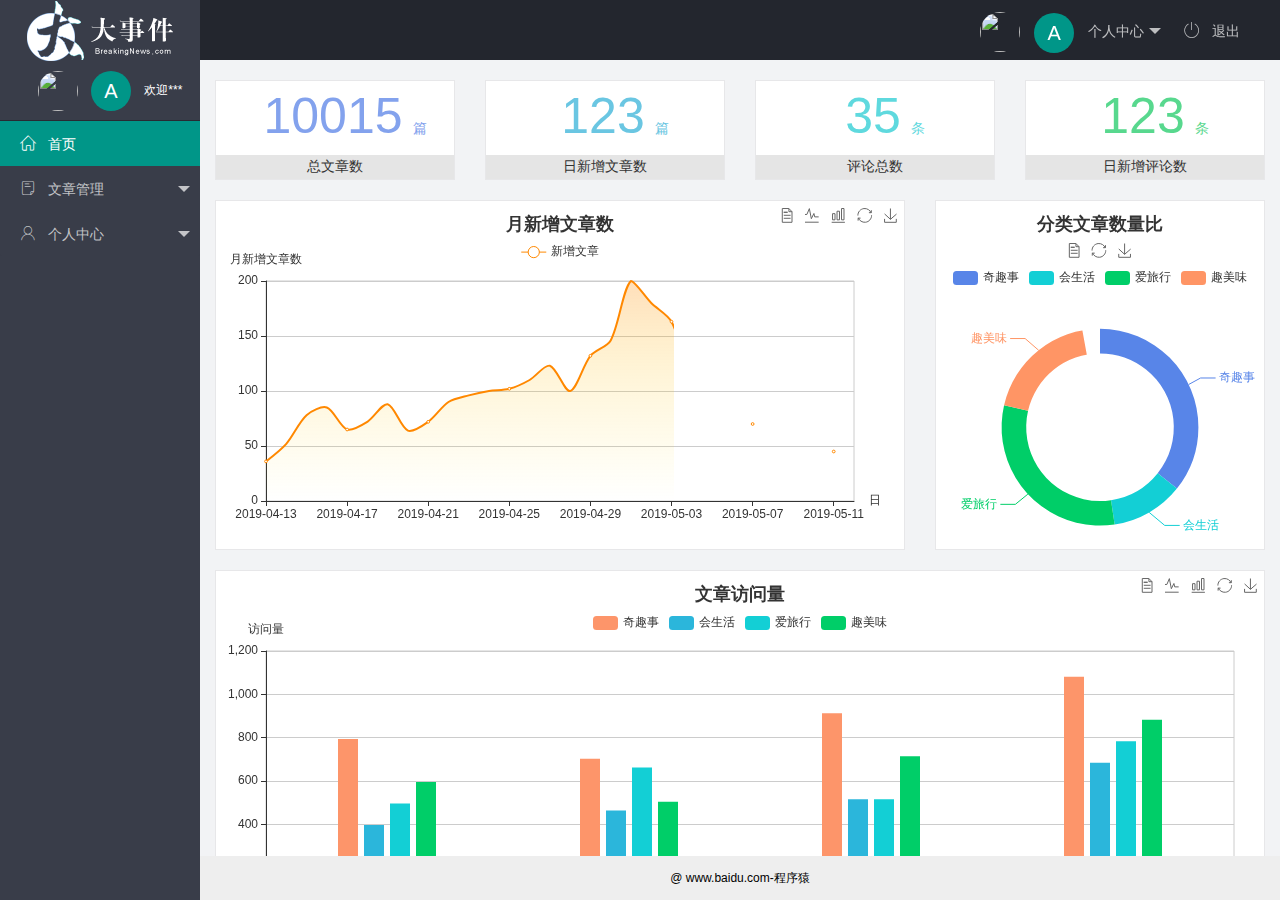
==== commit 64d8d245: "完成了个人中心的开发" ====
--- a/index.html
+++ b/index.html
@@ -29,9 +29,9 @@
                         个人中心
                     </a>
                     <dl class="layui-nav-child">
-                        <dd><a href="">基本资料</a></dd>
-                        <dd><a href="">更换头像</a></dd>
-                        <dd><a href="">重置密码</a></dd>
+                        <dd><a href="/user/user_info.html" target="fm">基本资料</a></dd>
+                        <dd><a href="/user/user_avatar.html" target="fm">更换头像</a></dd>
+                        <dd><a href="/user/user_pwd.html" target="fm">重置密码</a></dd>
                     </dl>
                 </li>
                 <li class="layui-nav-item" lay-header-event="menuRight" lay-unselect>
@@ -77,13 +77,13 @@
                             <span class="iconfont">&#xe614;</span>
                             个人中心</a>
                         <dl class="layui-nav-child">
-                            <dd><a href="javascript:;">
+                            <dd><a href="/user/user_info.html" target="fm">
                                     <i class="layui-icon">&#xe610;</i>
                                     基本资料</a></dd>
-                            <dd><a href="javascript:;">
+                            <dd><a href="/user/user_avatar.html" target="fm">
                                     <i class="layui-icon">&#xe610;</i>
                                     更换头像</a></dd>
-                            <dd><a href="javascript:;">
+                            <dd><a href="/user/user_pwd.html" target="fm">
                                     <i class="layui-icon">&#xe610;</i>
                                     重置密码</a></dd>
                         </dl>
--- a/assets/css/index.css
+++ b/assets/css/index.css
@@ -44,7 +44,7 @@
     background-color: #009688;
     border-radius: 50%;
     text-align: center;
-    line-height: 44px;
+    line-height: 40px;
     font-size: 20px;
     color: #fff;
     position: relative;
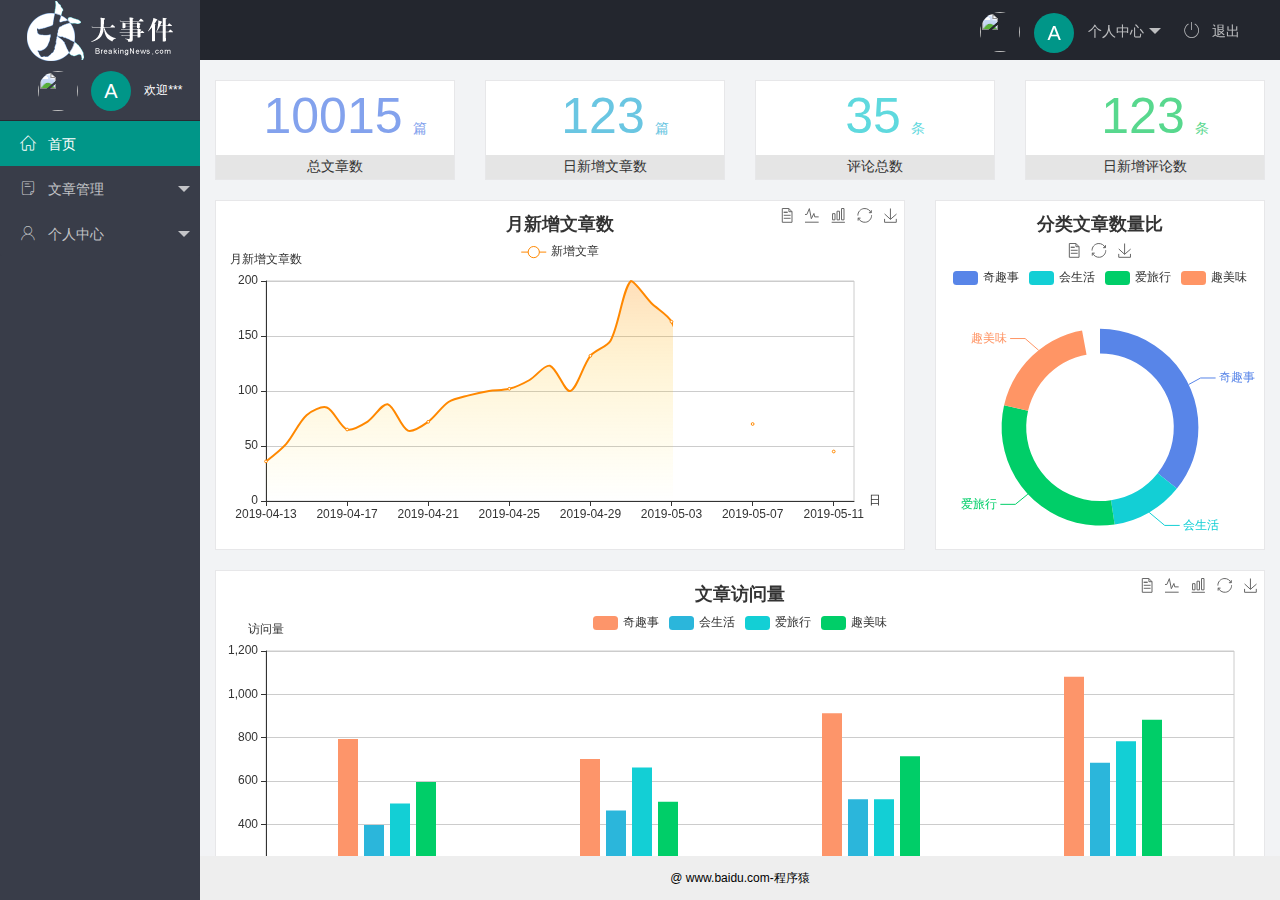
==== commit 1bcce0b4: "完成文章管理相关功能的开发" ====
--- a/index.html
+++ b/index.html
@@ -61,10 +61,10 @@
                             文章管理
                         </a>
                         <dl class="layui-nav-child">
-                            <dd><a href="javascript:;">
+                            <dd><a href="/article/art_cate.html" target="fm">
                                     <i class="layui-icon">&#xe610;</i>
                                     文章类别</a></dd>
-                            <dd><a href="javascript:;">
+                            <dd><a href="/article/art_list.html" target="fm">
                                     <i class="layui-icon">&#xe610;</i>
                                     文章列表</a></dd>
                             <dd><a href="javascript:;">
